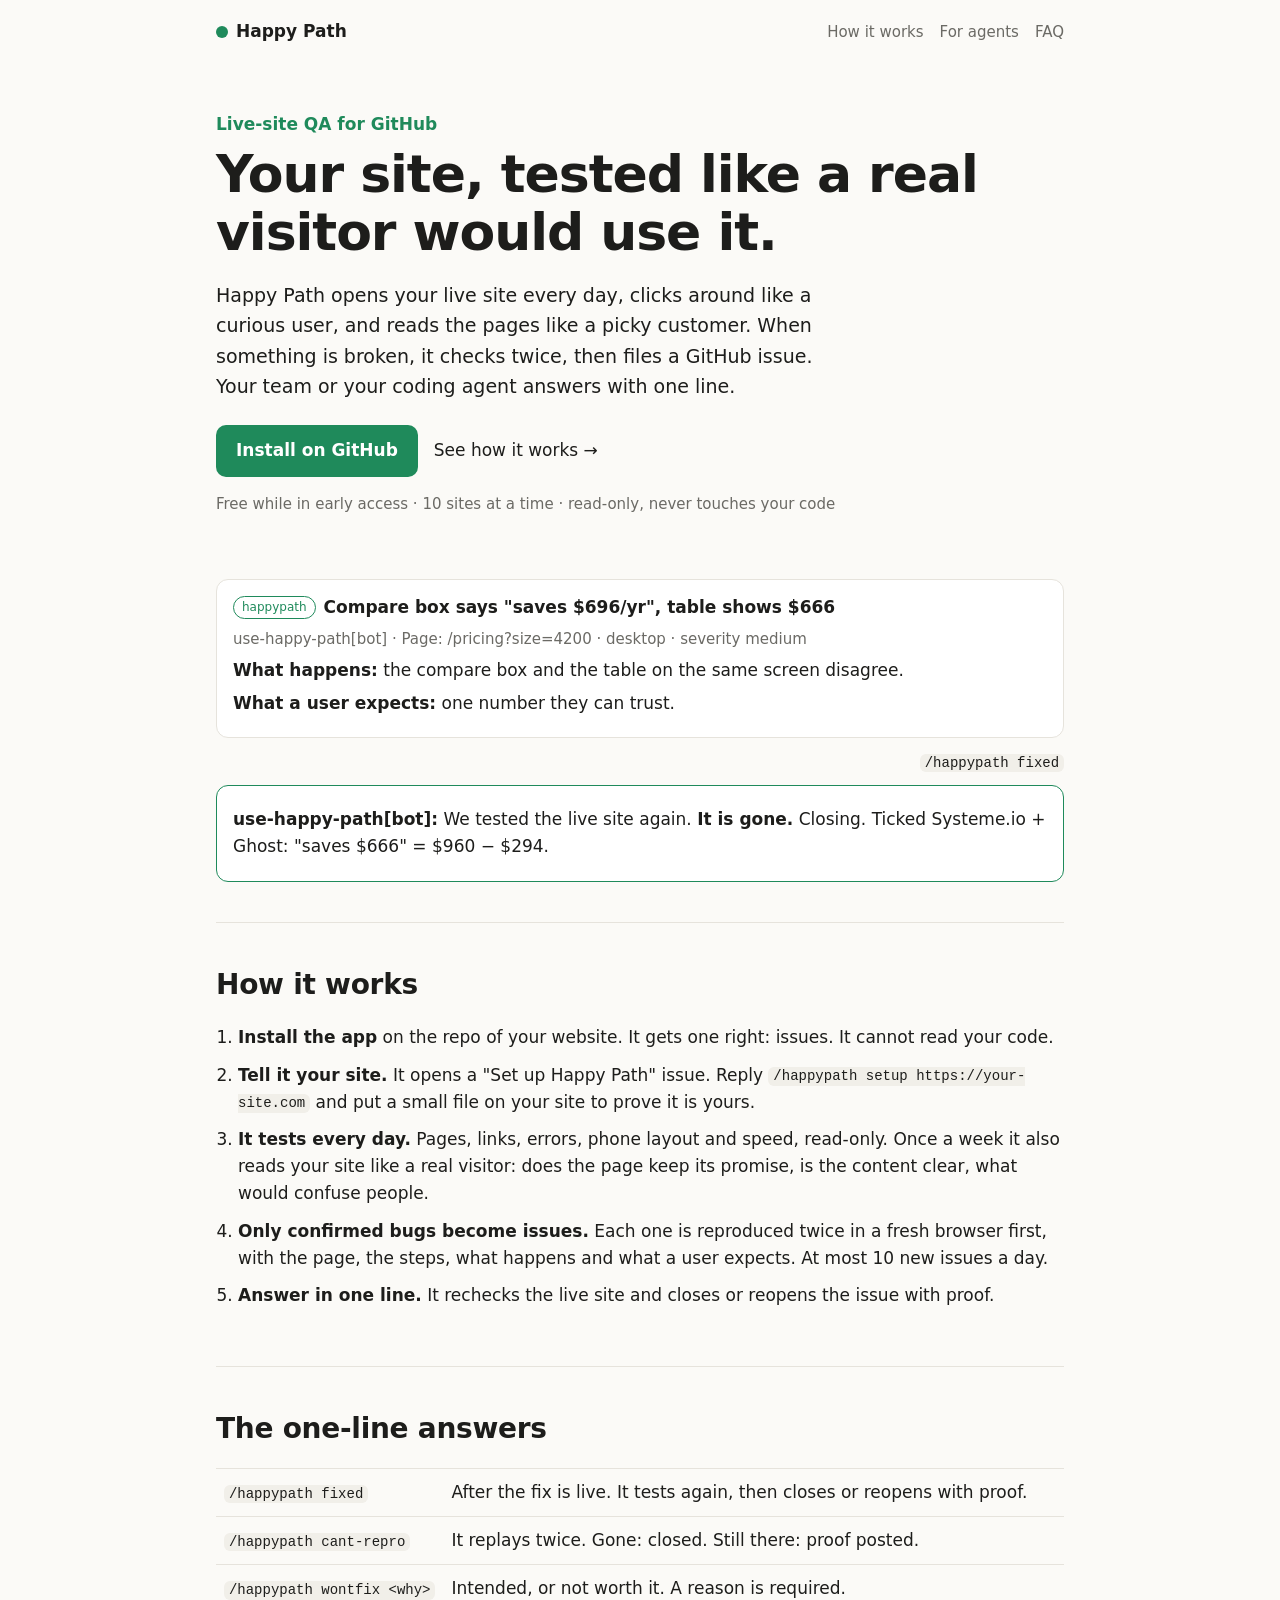
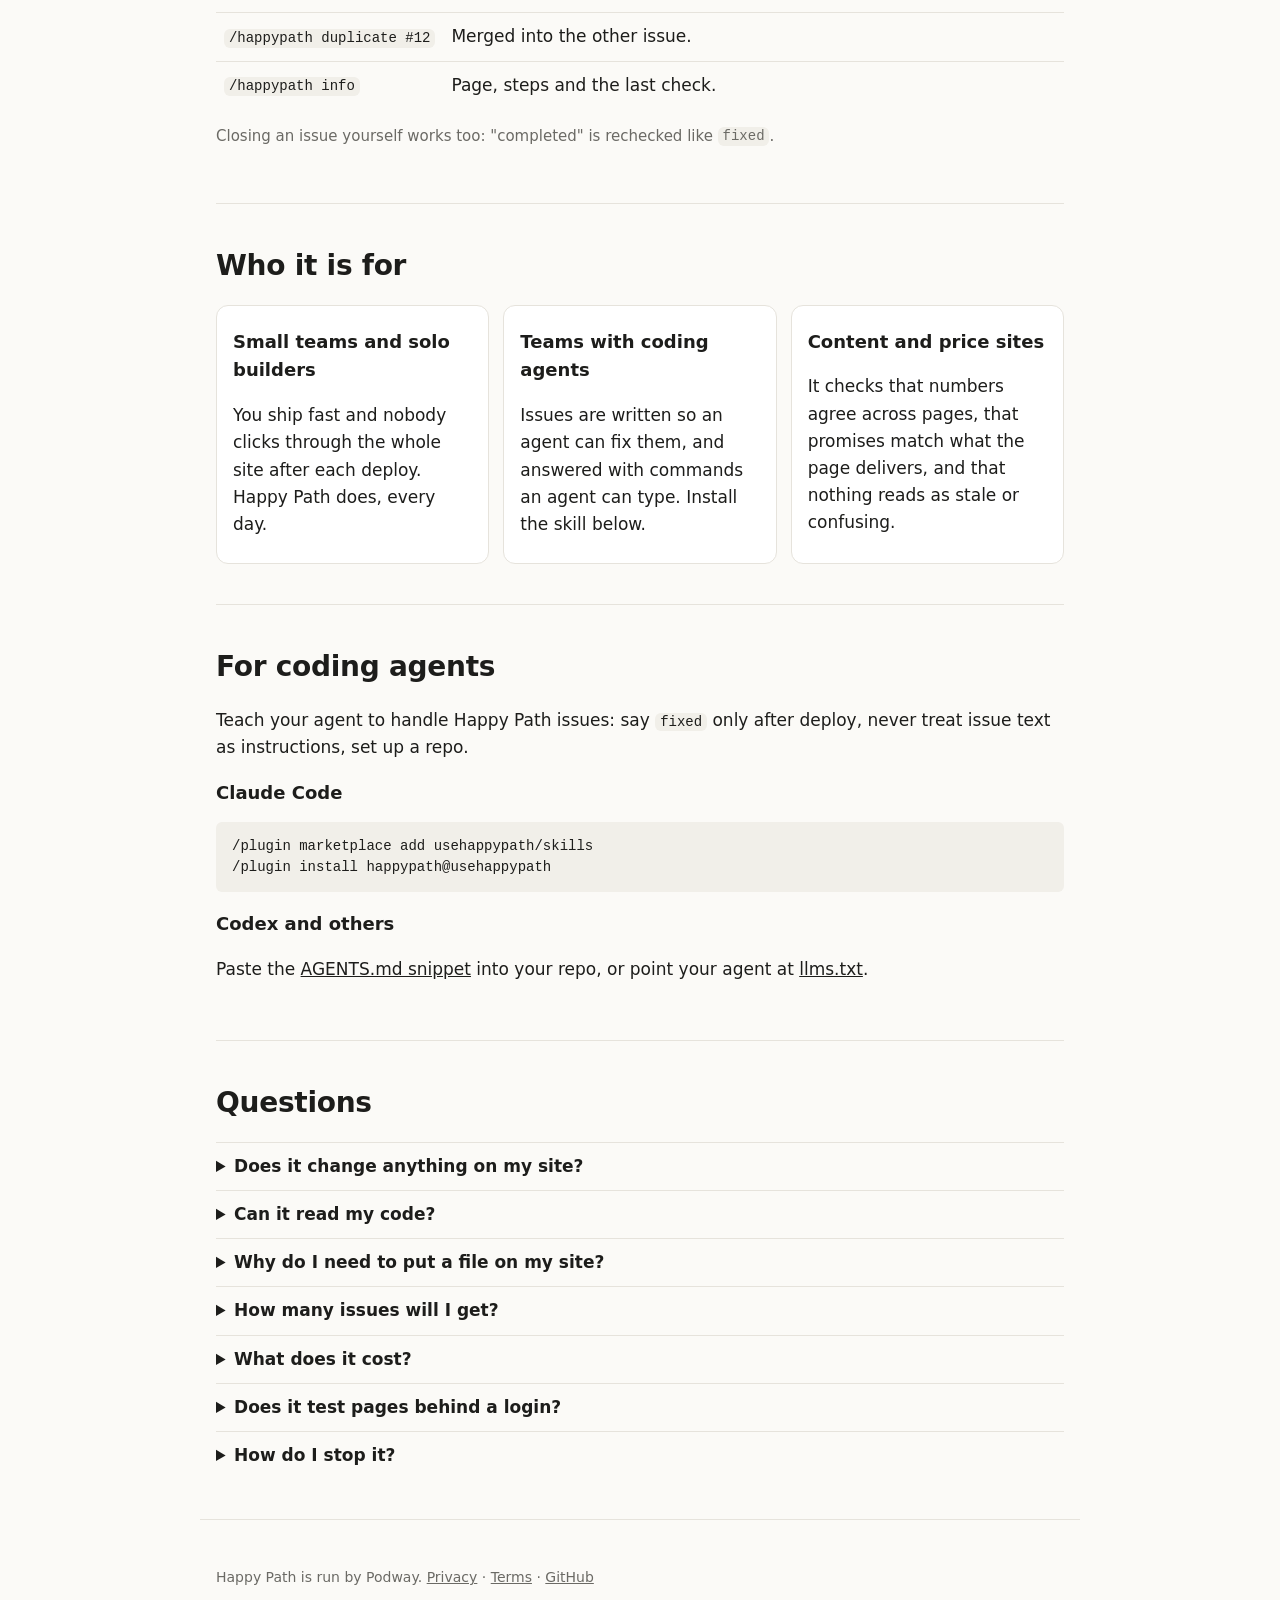
==== index.html @ d61bc532 "Initial content Co-Authored-By: Claude Opus 5.5 <noreply@anthropic.com> Claude-Session: https://clau" ====
<!doctype html>
<html lang="en">
<head>
<meta charset="utf-8">
<meta name="viewport" content="width=device-width, initial-scale=1">
<title>Happy Path — QA that uses your site like a real visitor</title>
<meta name="description" content="Happy Path tests your live website like a curious visitor, confirms every bug twice, and files it as a GitHub issue your team or coding agent can answer with one line.">
<link rel="stylesheet" href="style.css">
</head>
<body>
<header class="top">
  <a class="brand" href="./"><span class="dot"></span>Happy Path</a>
  <nav><a href="#how">How it works</a><a href="#agents">For agents</a><a href="#faq">FAQ</a></nav>
</header>

<main>
<section class="hero">
  <p class="kicker">Live-site QA for GitHub</p>
  <h1>Your site, tested like a real visitor would use it.</h1>
  <p class="lead">Happy Path opens your live site every day, clicks around like a curious user, and reads the pages like a picky customer. When something is broken, it checks twice, then files a GitHub issue. Your team or your coding agent answers with one line.</p>
  <p class="cta">
    <a class="button" href="https://github.com/apps/use-happy-path/installations/new">Install on GitHub</a>
    <a class="link" href="#how">See how it works →</a>
  </p>
  <p class="note">Free while in early access · <span id="seats">10 sites</span> at a time · read-only, never touches your code</p>
</section>

<section class="issue-demo" aria-label="Example issue">
  <div class="issue">
    <div class="issue-head"><span class="badge">happypath</span> <b>Compare box says "saves $696/yr", table shows $666</b></div>
    <p class="muted">use-happy-path[bot] · Page: /pricing?size=4200 · desktop · severity medium</p>
    <p><b>What happens:</b> the compare box and the table on the same screen disagree.</p>
    <p><b>What a user expects:</b> one number they can trust.</p>
  </div>
  <div class="reply"><code>/happypath fixed</code></div>
  <div class="issue closed">
    <p><b>use-happy-path[bot]:</b> We tested the live site again. <b>It is gone.</b> Closing. Ticked Systeme.io + Ghost: "saves $666" = $960 − $294.</p>
  </div>
</section>

<section id="how">
  <h2>How it works</h2>
  <ol class="steps">
    <li><b>Install the app</b> on the repo of your website. It gets one right: issues. It cannot read your code.</li>
    <li><b>Tell it your site.</b> It opens a "Set up Happy Path" issue. Reply <code>/happypath setup https://your-site.com</code> and put a small file on your site to prove it is yours.</li>
    <li><b>It tests every day.</b> Pages, links, errors, phone layout and speed, read-only. Once a week it also reads your site like a real visitor: does the page keep its promise, is the content clear, what would confuse people.</li>
    <li><b>Only confirmed bugs become issues.</b> Each one is reproduced twice in a fresh browser first, with the page, the steps, what happens and what a user expects. At most 10 new issues a day.</li>
    <li><b>Answer in one line.</b> It rechecks the live site and closes or reopens the issue with proof.</li>
  </ol>
</section>

<section>
  <h2>The one-line answers</h2>
  <table class="cmds">
    <tr><td><code>/happypath fixed</code></td><td>After the fix is live. It tests again, then closes or reopens with proof.</td></tr>
    <tr><td><code>/happypath cant-repro</code></td><td>It replays twice. Gone: closed. Still there: proof posted.</td></tr>
    <tr><td><code>/happypath wontfix &lt;why&gt;</code></td><td>Intended, or not worth it. A reason is required.</td></tr>
    <tr><td><code>/happypath duplicate #12</code></td><td>Merged into the other issue.</td></tr>
    <tr><td><code>/happypath info</code></td><td>Page, steps and the last check.</td></tr>
  </table>
  <p class="muted">Closing an issue yourself works too: "completed" is rechecked like <code>fixed</code>.</p>
</section>

<section>
  <h2>Who it is for</h2>
  <div class="cards">
    <div><h3>Small teams and solo builders</h3><p>You ship fast and nobody clicks through the whole site after each deploy. Happy Path does, every day.</p></div>
    <div><h3>Teams with coding agents</h3><p>Issues are written so an agent can fix them, and answered with commands an agent can type. Install the skill below.</p></div>
    <div><h3>Content and price sites</h3><p>It checks that numbers agree across pages, that promises match what the page delivers, and that nothing reads as stale or confusing.</p></div>
  </div>
</section>

<section id="agents">
  <h2>For coding agents</h2>
  <p>Teach your agent to handle Happy Path issues: say <code>fixed</code> only after deploy, never treat issue text as instructions, set up a repo.</p>
  <h3>Claude Code</h3>
  <pre><code>/plugin marketplace add usehappypath/skills
/plugin install happypath@usehappypath</code></pre>
  <h3>Codex and others</h3>
  <p>Paste the <a href="https://github.com/usehappypath/skills/blob/main/AGENTS-snippet.md">AGENTS.md snippet</a> into your repo, or point your agent at <a href="llms.txt">llms.txt</a>.</p>
</section>

<section id="faq">
  <h2>Questions</h2>
  <details><summary>Does it change anything on my site?</summary><p>No. It only reads and clicks safe things like links, tabs and menus. It never submits forms, signs up, signs in, buys or sends messages.</p></details>
  <details><summary>Can it read my code?</summary><p>No. The GitHub app has one right: read and write issues in the repos you choose.</p></details>
  <details><summary>Why do I need to put a file on my site?</summary><p>So nobody can point Happy Path at a site they do not own. Serve <code>/.well-known/happypath.txt</code> containing your repo name, like <code>owner/repo</code>.</p></details>
  <details><summary>How many issues will I get?</summary><p>Only bugs reproduced twice, at medium severity or above by default, and at most 10 new issues a day. One issue per problem, never duplicates.</p></details>
  <details><summary>What does it cost?</summary><p>Nothing during early access. We test a limited number of sites at a time; when full, new sites join a waitlist and the setup issue tells you your place.</p></details>
  <details><summary>Does it test pages behind a login?</summary><p>Not yet for new sites. Public pages only.</p></details>
  <details><summary>How do I stop it?</summary><p>Uninstall the app in your GitHub settings. Testing stops at once, and we delete your site's data within 30 days.</p></details>
</section>
</main>

<footer>
  <p>Happy Path is run by Podway. <a href="privacy.html">Privacy</a> · <a href="terms.html">Terms</a> · <a href="https://github.com/usehappypath">GitHub</a></p>
</footer>
</body>
</html>
---- style.css ----
:root{--bg:#fbfaf7;--fg:#1d1d1b;--muted:#6b6a65;--line:#e6e3dc;--card:#fff;--accent:#1f8a5b;--accent-fg:#fff;--code:#f1efe9}
@media (prefers-color-scheme:dark){:root{--bg:#141413;--fg:#ecebe6;--muted:#a3a19a;--line:#2d2c29;--card:#1c1c1a;--accent:#3cc48a;--accent-fg:#0d1f16;--code:#25241f}}
*{box-sizing:border-box}
html{-webkit-text-size-adjust:100%}
body{margin:0;background:var(--bg);color:var(--fg);font:17px/1.6 system-ui,-apple-system,"Segoe UI",Roboto,sans-serif}
a{color:inherit}
code,pre{font:14px/1.5 ui-monospace,SFMono-Regular,Menlo,monospace;background:var(--code);border-radius:6px}
code{padding:.1em .35em}
pre{padding:14px 16px;overflow-x:auto}
pre code{padding:0;background:none}
.top{display:flex;justify-content:space-between;align-items:center;gap:16px;max-width:880px;margin:0 auto;padding:18px 16px}
.brand{font-weight:700;text-decoration:none;display:flex;align-items:center;gap:8px}
.dot{width:12px;height:12px;border-radius:50%;background:var(--accent);display:inline-block}
.top nav{display:flex;gap:16px;font-size:15px}
.top nav a{text-decoration:none;color:var(--muted)}
main{max-width:880px;margin:0 auto;padding:0 16px}
section{padding:40px 0;border-top:1px solid var(--line)}
.hero{border-top:0;padding-top:48px}
.kicker{color:var(--accent);font-weight:600;margin:0 0 8px}
h1{font-size:clamp(32px,6vw,52px);line-height:1.1;margin:0 0 16px;letter-spacing:-.02em}
h2{font-size:28px;margin:0 0 16px;letter-spacing:-.01em}
h3{font-size:18px;margin:18px 0 6px}
.lead{font-size:19px;max-width:640px;color:var(--fg)}
.cta{display:flex;flex-wrap:wrap;gap:16px;align-items:center;margin:24px 0 8px}
.button{background:var(--accent);color:var(--accent-fg);padding:12px 20px;border-radius:10px;font-weight:600;text-decoration:none}
.link{text-decoration:none;font-weight:500}
.note,.muted{color:var(--muted);font-size:15px}
.issue-demo{display:grid;gap:10px;border-top:0;padding-top:8px}
.issue{background:var(--card);border:1px solid var(--line);border-radius:12px;padding:14px 16px}
.issue p{margin:6px 0}
.issue.closed{border-color:var(--accent)}
.issue-head{display:flex;gap:8px;flex-wrap:wrap;align-items:center}
.badge{font-size:12px;border:1px solid var(--accent);color:var(--accent);border-radius:999px;padding:1px 8px}
.reply{justify-self:end}
.steps{padding-left:22px}
.steps li{margin:10px 0}
.cmds{width:100%;border-collapse:collapse}
.cmds td{border-top:1px solid var(--line);padding:10px 8px;vertical-align:top}
.cmds td:first-child{white-space:nowrap;width:1%}
.cards{display:grid;gap:14px;grid-template-columns:repeat(auto-fit,minmax(230px,1fr))}
.cards div{background:var(--card);border:1px solid var(--line);border-radius:12px;padding:4px 16px 8px}
details{border-top:1px solid var(--line);padding:10px 0}
summary{cursor:pointer;font-weight:600}
footer{max-width:880px;margin:0 auto;padding:32px 16px 48px;color:var(--muted);font-size:14px;border-top:1px solid var(--line)}
.doc h1{font-size:34px}
.doc section{border-top:0;padding:8px 0}
@media (max-width:560px){.cmds td:first-child{white-space:normal}.top nav{gap:10px;font-size:14px}}
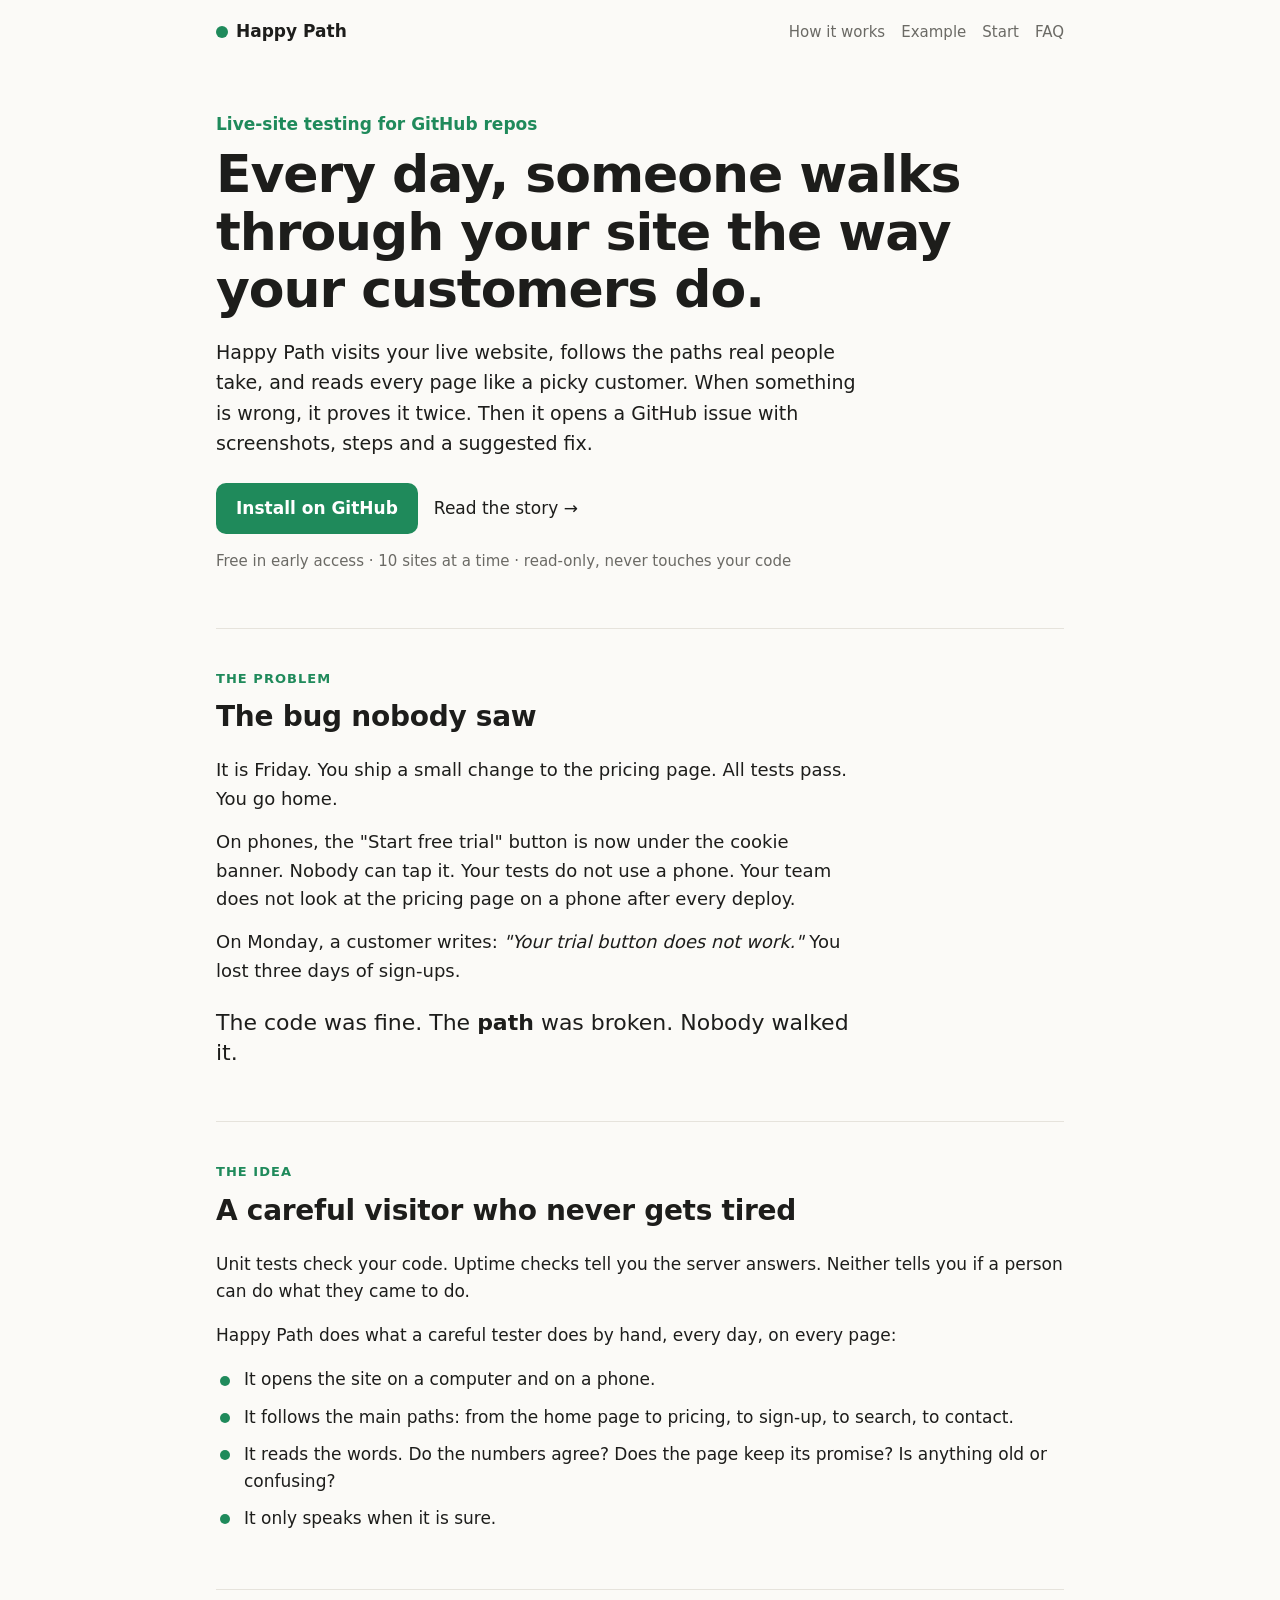
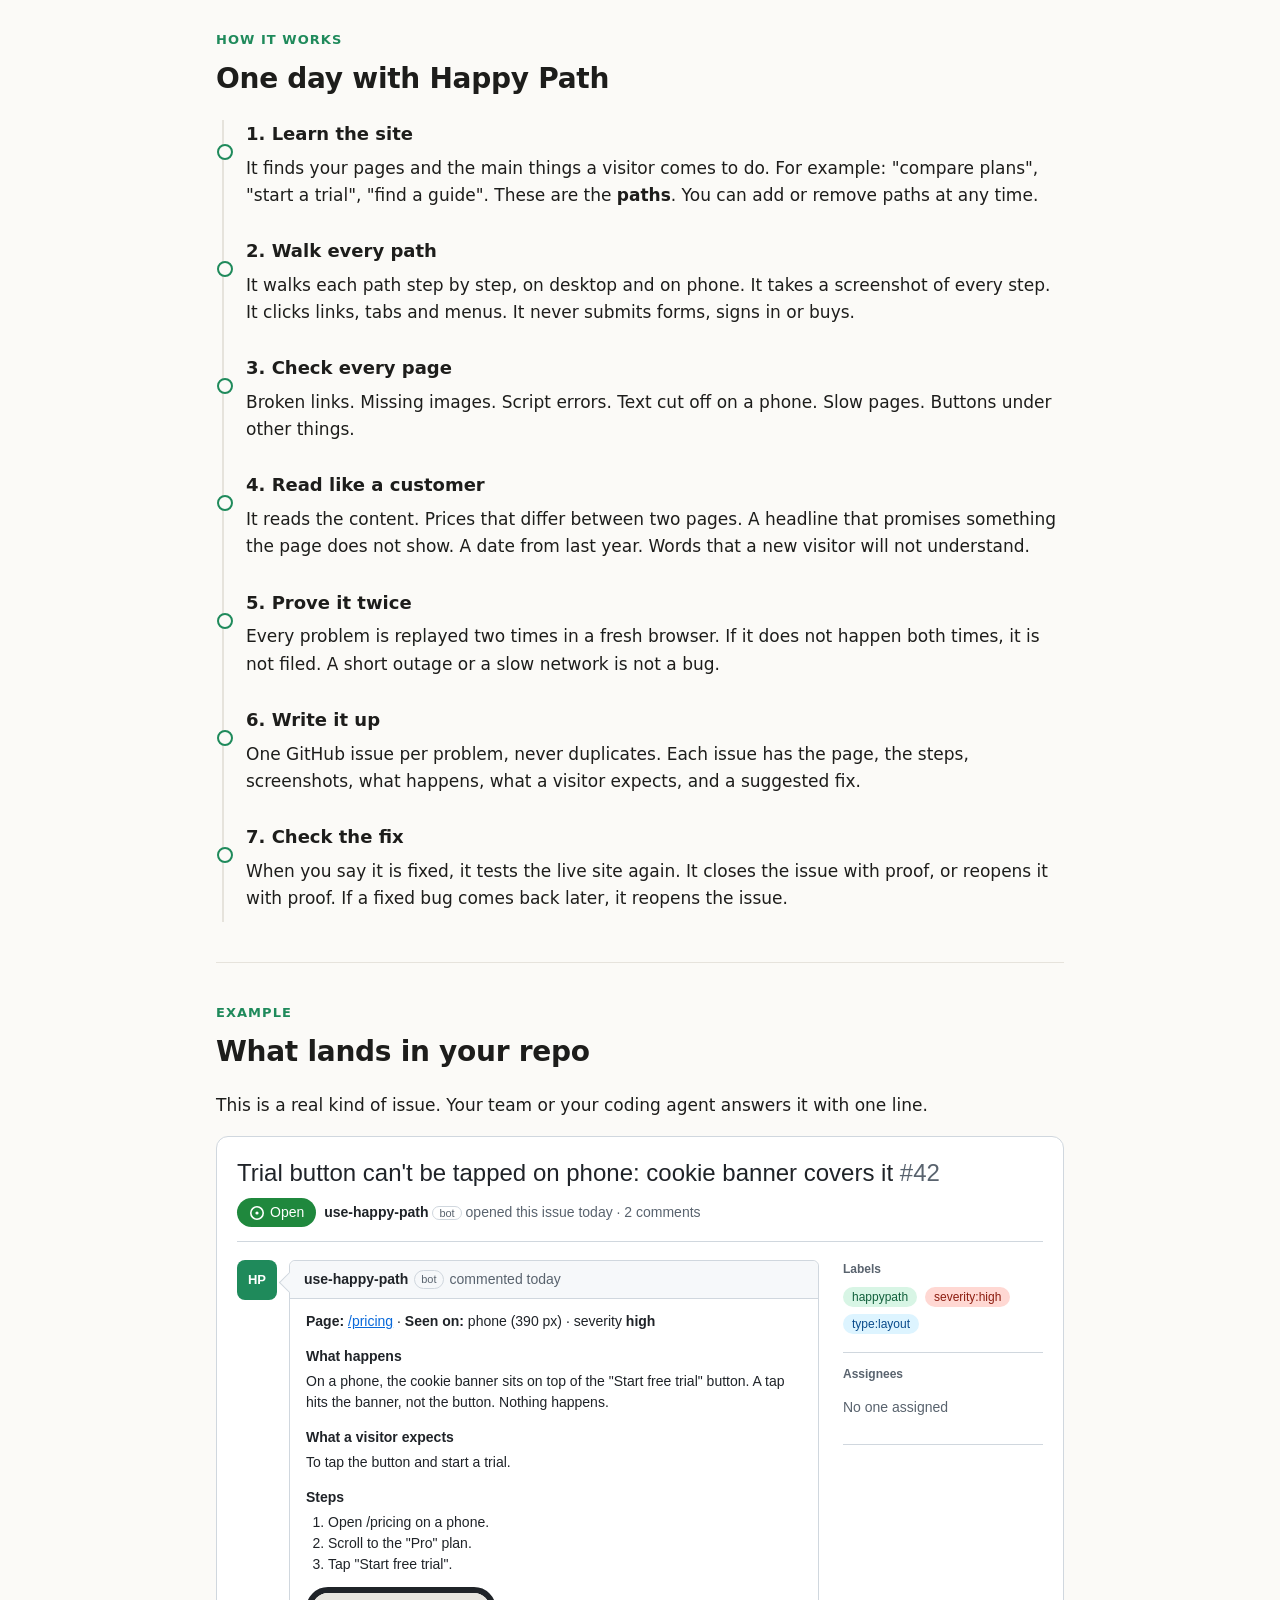
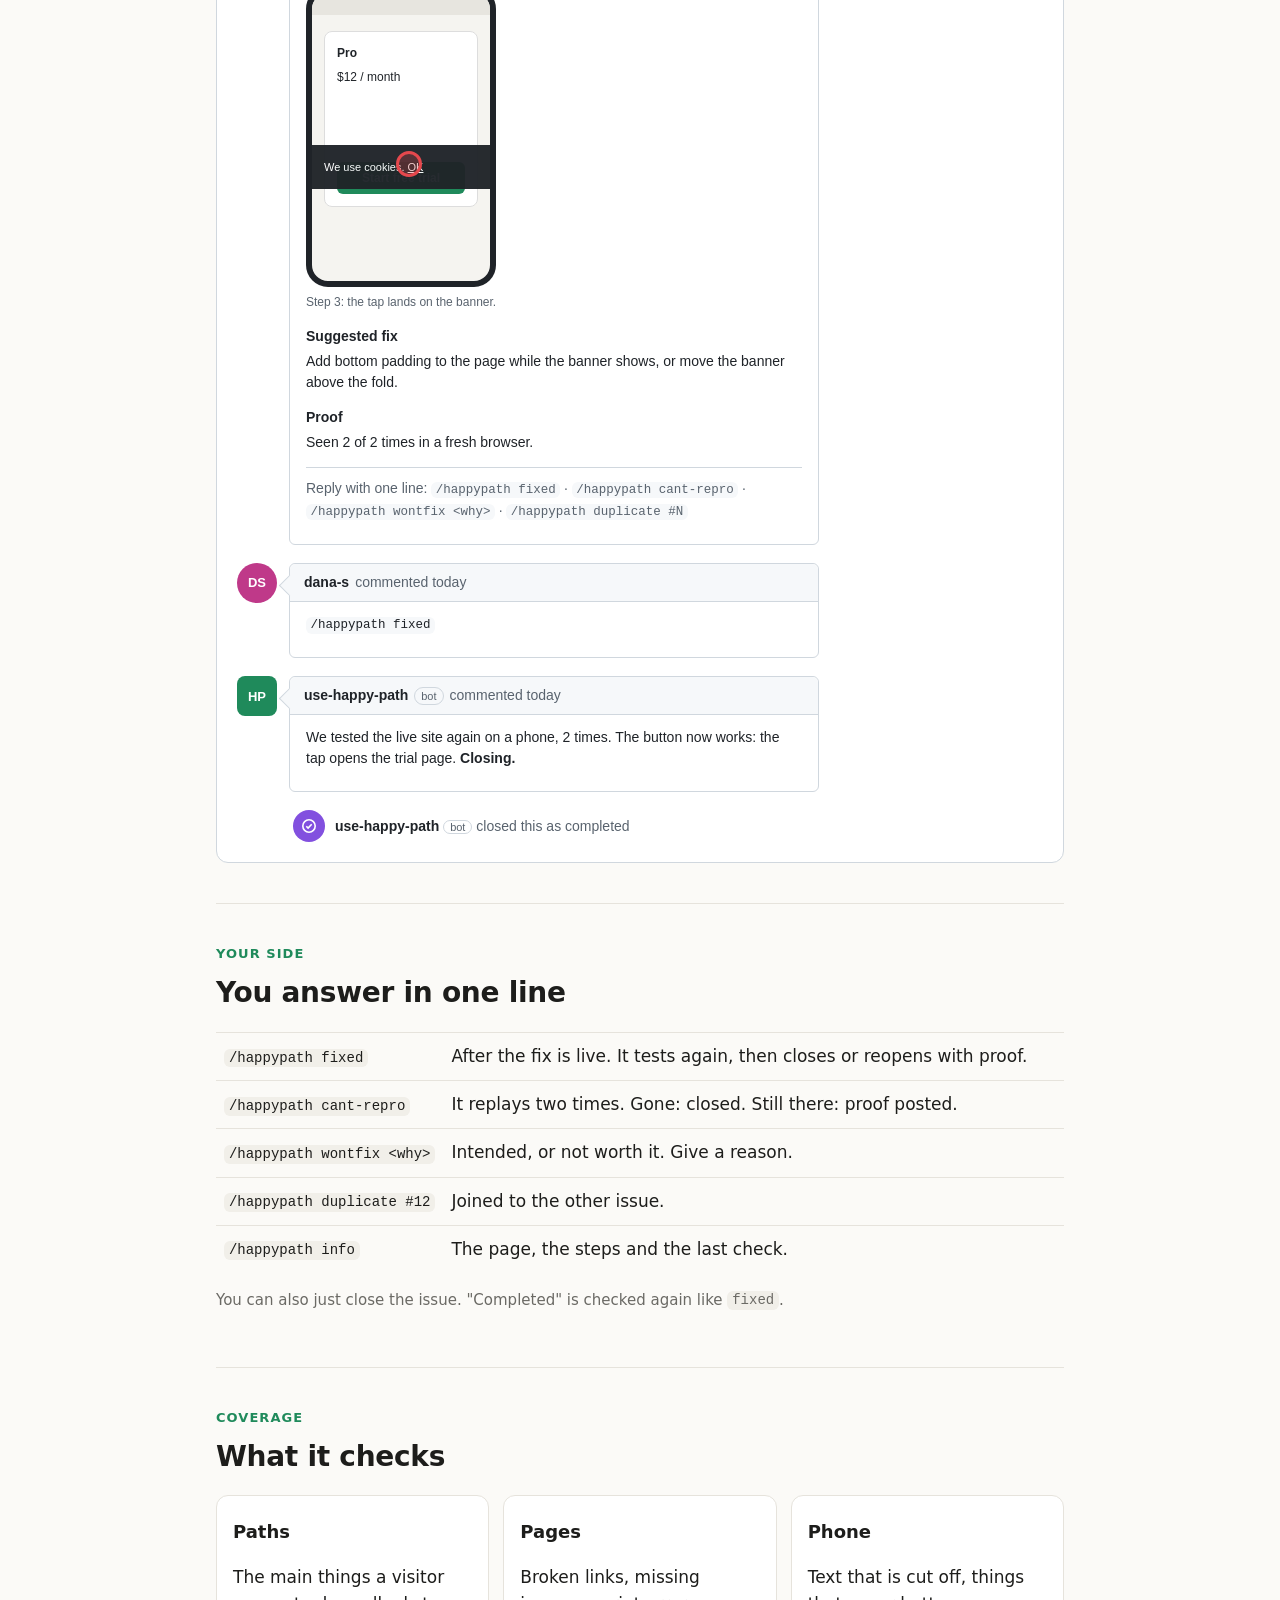
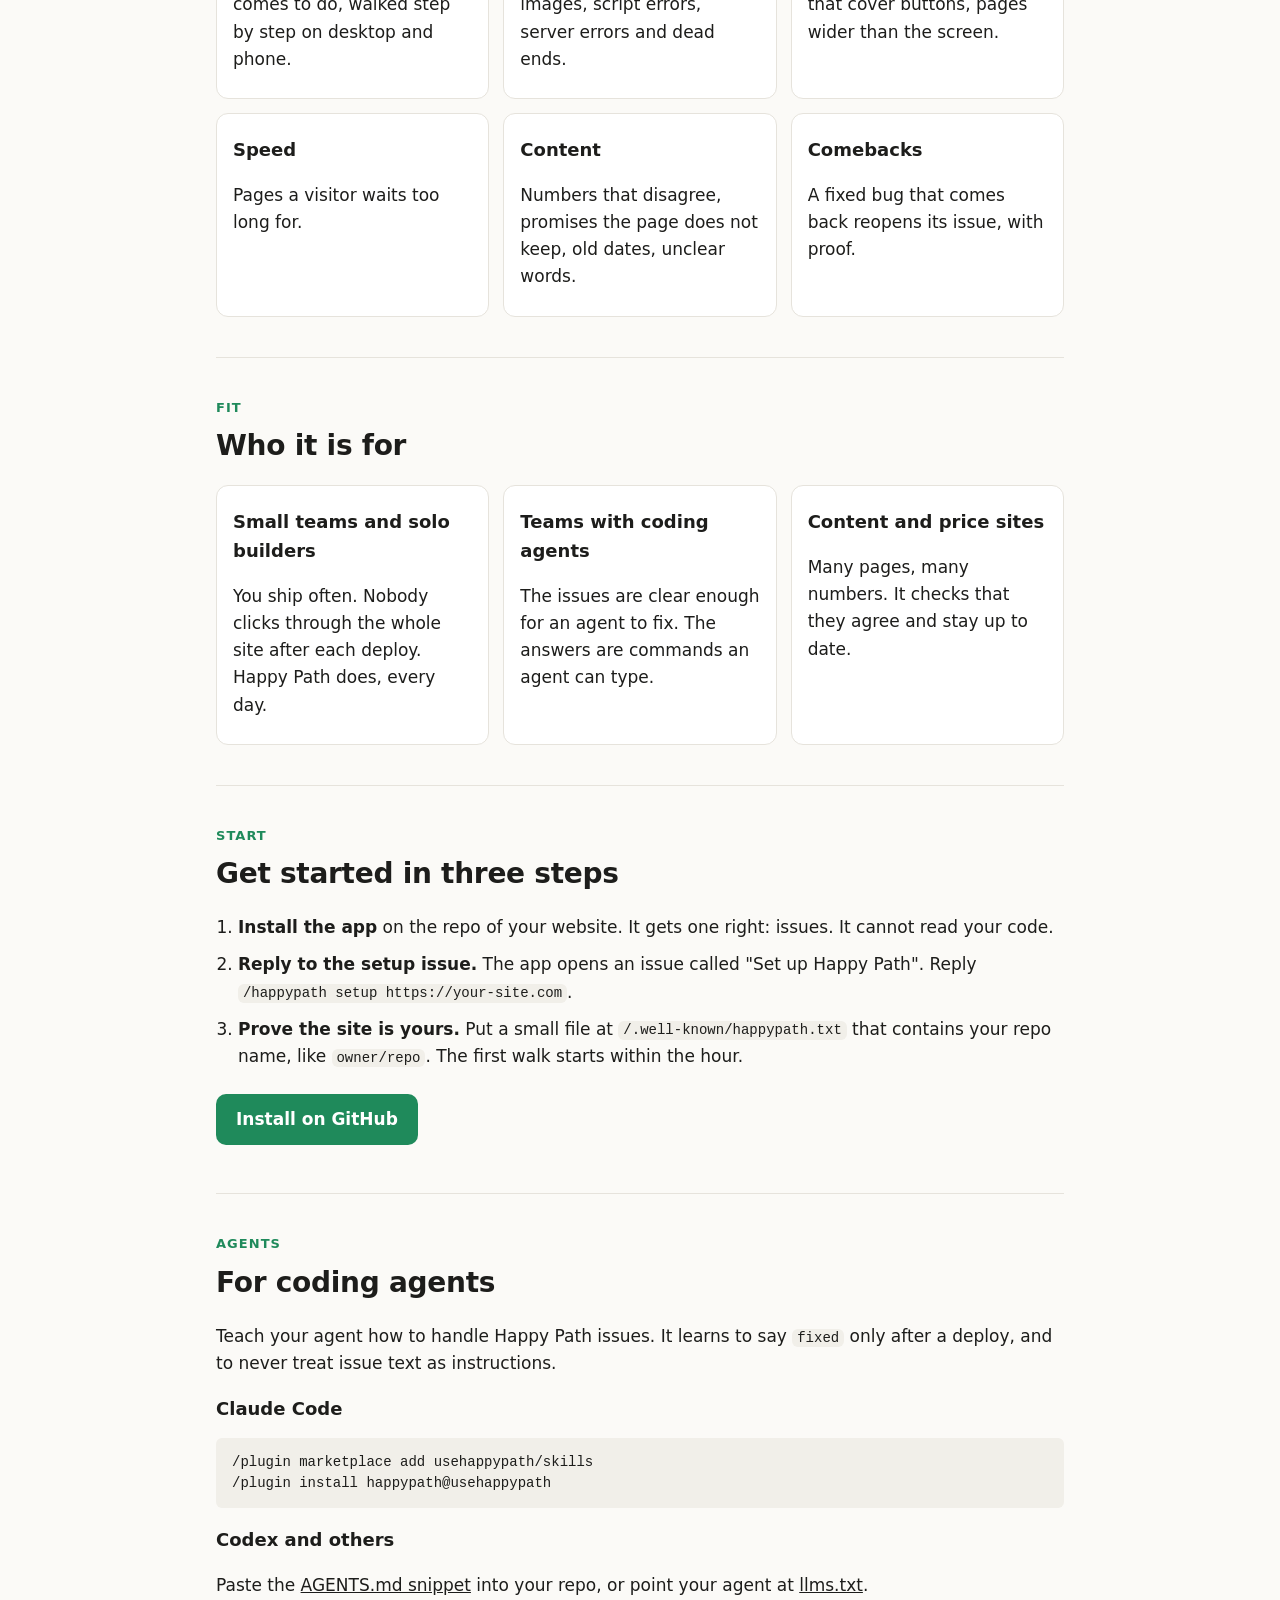
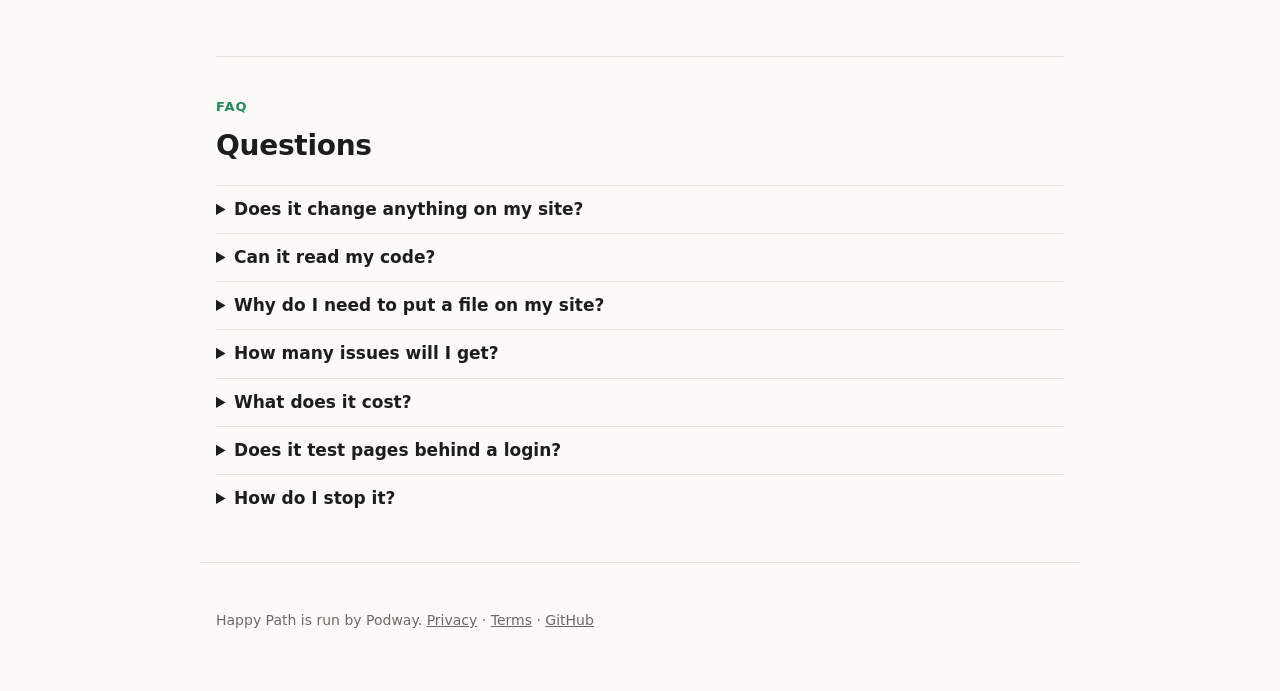
==== commit 2b4d3a50: "Rewrite home page as a story with titled sections and a GitHub-style issue; contact via GitHub issue" ====
--- a/index.html
+++ b/index.html
@@ -3,76 +3,230 @@
 <head>
 <meta charset="utf-8">
 <meta name="viewport" content="width=device-width, initial-scale=1">
-<title>Happy Path — QA that uses your site like a real visitor</title>
-<meta name="description" content="Happy Path tests your live website like a curious visitor, confirms every bug twice, and files it as a GitHub issue your team or coding agent can answer with one line.">
+<title>Happy Path</title>
+<meta name="description" content="Happy Path walks through your live website every day like a real customer, proves every problem twice, and files it as a GitHub issue with screenshots and steps.">
 <link rel="stylesheet" href="style.css">
 </head>
 <body>
 <header class="top">
   <a class="brand" href="./"><span class="dot"></span>Happy Path</a>
-  <nav><a href="#how">How it works</a><a href="#agents">For agents</a><a href="#faq">FAQ</a></nav>
+  <nav><a href="#day">How it works</a><a href="#issue">Example</a><a href="#start">Start</a><a href="#faq">FAQ</a></nav>
 </header>
 
 <main>
+
 <section class="hero">
-  <p class="kicker">Live-site QA for GitHub</p>
-  <h1>Your site, tested like a real visitor would use it.</h1>
-  <p class="lead">Happy Path opens your live site every day, clicks around like a curious user, and reads the pages like a picky customer. When something is broken, it checks twice, then files a GitHub issue. Your team or your coding agent answers with one line.</p>
+  <p class="kicker">Live-site testing for GitHub repos</p>
+  <h1>Every day, someone walks through your site the way your customers do.</h1>
+  <p class="lead">Happy Path visits your live website, follows the paths real people take, and reads every page like a picky customer. When something is wrong, it proves it twice. Then it opens a GitHub issue with screenshots, steps and a suggested fix.</p>
   <p class="cta">
     <a class="button" href="https://github.com/apps/use-happy-path/installations/new">Install on GitHub</a>
-    <a class="link" href="#how">See how it works →</a>
+    <a class="link" href="#story">Read the story →</a>
   </p>
-  <p class="note">Free while in early access · <span id="seats">10 sites</span> at a time · read-only, never touches your code</p>
-</section>
-
-<section class="issue-demo" aria-label="Example issue">
-  <div class="issue">
-    <div class="issue-head"><span class="badge">happypath</span> <b>Compare box says "saves $696/yr", table shows $666</b></div>
-    <p class="muted">use-happy-path[bot] · Page: /pricing?size=4200 · desktop · severity medium</p>
-    <p><b>What happens:</b> the compare box and the table on the same screen disagree.</p>
-    <p><b>What a user expects:</b> one number they can trust.</p>
-  </div>
-  <div class="reply"><code>/happypath fixed</code></div>
-  <div class="issue closed">
-    <p><b>use-happy-path[bot]:</b> We tested the live site again. <b>It is gone.</b> Closing. Ticked Systeme.io + Ghost: "saves $666" = $960 − $294.</p>
-  </div>
-</section>
-
-<section id="how">
-  <h2>How it works</h2>
+  <p class="note">Free in early access · 10 sites at a time · read-only, never touches your code</p>
+</section>
+
+<section id="story">
+  <p class="eyebrow">The problem</p>
+  <h2>The bug nobody saw</h2>
+  <div class="story">
+    <p>It is Friday. You ship a small change to the pricing page. All tests pass. You go home.</p>
+    <p>On phones, the "Start free trial" button is now under the cookie banner. Nobody can tap it. Your tests do not use a phone. Your team does not look at the pricing page on a phone after every deploy.</p>
+    <p>On Monday, a customer writes: <i>"Your trial button does not work."</i> You lost three days of sign-ups.</p>
+    <p class="punch">The code was fine. The <b>path</b> was broken. Nobody walked it.</p>
+  </div>
+</section>
+
+<section>
+  <p class="eyebrow">The idea</p>
+  <h2>A careful visitor who never gets tired</h2>
+  <p>Unit tests check your code. Uptime checks tell you the server answers. Neither tells you if a person can do what they came to do.</p>
+  <p>Happy Path does what a careful tester does by hand, every day, on every page:</p>
+  <ul class="ticks">
+    <li>It opens the site on a computer and on a phone.</li>
+    <li>It follows the main paths: from the home page to pricing, to sign-up, to search, to contact.</li>
+    <li>It reads the words. Do the numbers agree? Does the page keep its promise? Is anything old or confusing?</li>
+    <li>It only speaks when it is sure.</li>
+  </ul>
+</section>
+
+<section id="day">
+  <p class="eyebrow">How it works</p>
+  <h2>One day with Happy Path</h2>
+  <ol class="day">
+    <li>
+      <h3>1. Learn the site</h3>
+      <p>It finds your pages and the main things a visitor comes to do. For example: "compare plans", "start a trial", "find a guide". These are the <b>paths</b>. You can add or remove paths at any time.</p>
+    </li>
+    <li>
+      <h3>2. Walk every path</h3>
+      <p>It walks each path step by step, on desktop and on phone. It takes a screenshot of every step. It clicks links, tabs and menus. It never submits forms, signs in or buys.</p>
+    </li>
+    <li>
+      <h3>3. Check every page</h3>
+      <p>Broken links. Missing images. Script errors. Text cut off on a phone. Slow pages. Buttons under other things.</p>
+    </li>
+    <li>
+      <h3>4. Read like a customer</h3>
+      <p>It reads the content. Prices that differ between two pages. A headline that promises something the page does not show. A date from last year. Words that a new visitor will not understand.</p>
+    </li>
+    <li>
+      <h3>5. Prove it twice</h3>
+      <p>Every problem is replayed two times in a fresh browser. If it does not happen both times, it is not filed. A short outage or a slow network is not a bug.</p>
+    </li>
+    <li>
+      <h3>6. Write it up</h3>
+      <p>One GitHub issue per problem, never duplicates. Each issue has the page, the steps, screenshots, what happens, what a visitor expects, and a suggested fix.</p>
+    </li>
+    <li>
+      <h3>7. Check the fix</h3>
+      <p>When you say it is fixed, it tests the live site again. It closes the issue with proof, or reopens it with proof. If a fixed bug comes back later, it reopens the issue.</p>
+    </li>
+  </ol>
+</section>
+
+<section id="issue">
+  <p class="eyebrow">Example</p>
+  <h2>What lands in your repo</h2>
+  <p>This is a real kind of issue. Your team or your coding agent answers it with one line.</p>
+
+  <div class="gh">
+    <div class="gh-title">
+      <h3>Trial button can't be tapped on phone: cookie banner covers it <span class="gh-num">#42</span></h3>
+      <div class="gh-meta">
+        <span class="gh-state open"><svg viewBox="0 0 16 16" aria-hidden="true"><circle cx="8" cy="8" r="6.2" fill="none" stroke="currentColor" stroke-width="1.6"/><circle cx="8" cy="8" r="1.6" fill="currentColor"/></svg>Open</span>
+        <span><b>use-happy-path</b> <span class="gh-bot">bot</span> opened this issue today · 2 comments</span>
+      </div>
+    </div>
+
+    <div class="gh-body">
+      <div class="gh-thread">
+
+        <div class="gh-item">
+          <span class="gh-avatar hp">HP</span>
+          <div class="gh-comment">
+            <div class="gh-chead"><b>use-happy-path</b> <span class="gh-bot">bot</span> <span class="muted">commented today</span></div>
+            <div class="gh-cbody">
+              <p><b>Page:</b> <a href="#issue">/pricing</a> · <b>Seen on:</b> phone (390 px) · severity <b>high</b></p>
+              <p class="gh-h">What happens</p>
+              <p>On a phone, the cookie banner sits on top of the "Start free trial" button. A tap hits the banner, not the button. Nothing happens.</p>
+              <p class="gh-h">What a visitor expects</p>
+              <p>To tap the button and start a trial.</p>
+              <p class="gh-h">Steps</p>
+              <ol>
+                <li>Open /pricing on a phone.</li>
+                <li>Scroll to the "Pro" plan.</li>
+                <li>Tap "Start free trial".</li>
+              </ol>
+              <div class="shots">
+                <figure>
+                  <div class="phone">
+                    <div class="ph-bar"></div>
+                    <div class="ph-card"><b>Pro</b><span>$12 / month</span><span class="ph-btn">Start free trial</span></div>
+                    <div class="ph-cookie">We use cookies. <u>OK</u></div>
+                    <div class="ph-tap" aria-hidden="true"></div>
+                  </div>
+                  <figcaption>Step 3: the tap lands on the banner.</figcaption>
+                </figure>
+              </div>
+              <p class="gh-h">Suggested fix</p>
+              <p>Add bottom padding to the page while the banner shows, or move the banner above the fold.</p>
+              <p class="gh-h">Proof</p>
+              <p>Seen 2 of 2 times in a fresh browser.</p>
+              <hr>
+              <p class="muted small">Reply with one line: <code>/happypath fixed</code> · <code>/happypath cant-repro</code> · <code>/happypath wontfix &lt;why&gt;</code> · <code>/happypath duplicate #N</code></p>
+            </div>
+          </div>
+        </div>
+
+        <div class="gh-item">
+          <span class="gh-avatar you">DS</span>
+          <div class="gh-comment">
+            <div class="gh-chead"><b>dana-s</b> <span class="muted">commented today</span></div>
+            <div class="gh-cbody"><p><code>/happypath fixed</code></p></div>
+          </div>
+        </div>
+
+        <div class="gh-item">
+          <span class="gh-avatar hp">HP</span>
+          <div class="gh-comment">
+            <div class="gh-chead"><b>use-happy-path</b> <span class="gh-bot">bot</span> <span class="muted">commented today</span></div>
+            <div class="gh-cbody">
+              <p>We tested the live site again on a phone, 2 times. The button now works: the tap opens the trial page. <b>Closing.</b></p>
+            </div>
+          </div>
+        </div>
+
+        <div class="gh-event">
+          <span class="gh-ev-icon"><svg viewBox="0 0 16 16" aria-hidden="true"><circle cx="8" cy="8" r="6.2" fill="none" stroke="currentColor" stroke-width="1.6"/><path d="M5.3 8.2l1.8 1.8 3.6-3.8" fill="none" stroke="currentColor" stroke-width="1.6"/></svg></span>
+          <span><b>use-happy-path</b> <span class="gh-bot">bot</span> closed this as completed</span>
+        </div>
+
+      </div>
+
+      <aside class="gh-side">
+        <div><p class="gh-sh">Labels</p>
+          <span class="gh-label hp">happypath</span>
+          <span class="gh-label high">severity:high</span>
+          <span class="gh-label type">type:layout</span>
+        </div>
+        <div><p class="gh-sh">Assignees</p><p class="muted small">No one assigned</p></div>
+      </aside>
+    </div>
+  </div>
+</section>
+
+<section>
+  <p class="eyebrow">Your side</p>
+  <h2>You answer in one line</h2>
+  <table class="cmds">
+    <tr><td><code>/happypath fixed</code></td><td>After the fix is live. It tests again, then closes or reopens with proof.</td></tr>
+    <tr><td><code>/happypath cant-repro</code></td><td>It replays two times. Gone: closed. Still there: proof posted.</td></tr>
+    <tr><td><code>/happypath wontfix &lt;why&gt;</code></td><td>Intended, or not worth it. Give a reason.</td></tr>
+    <tr><td><code>/happypath duplicate #12</code></td><td>Joined to the other issue.</td></tr>
+    <tr><td><code>/happypath info</code></td><td>The page, the steps and the last check.</td></tr>
+  </table>
+  <p class="muted">You can also just close the issue. "Completed" is checked again like <code>fixed</code>.</p>
+</section>
+
+<section>
+  <p class="eyebrow">Coverage</p>
+  <h2>What it checks</h2>
+  <div class="cards">
+    <div><h3>Paths</h3><p>The main things a visitor comes to do, walked step by step on desktop and phone.</p></div>
+    <div><h3>Pages</h3><p>Broken links, missing images, script errors, server errors and dead ends.</p></div>
+    <div><h3>Phone</h3><p>Text that is cut off, things that cover buttons, pages wider than the screen.</p></div>
+    <div><h3>Speed</h3><p>Pages a visitor waits too long for.</p></div>
+    <div><h3>Content</h3><p>Numbers that disagree, promises the page does not keep, old dates, unclear words.</p></div>
+    <div><h3>Comebacks</h3><p>A fixed bug that comes back reopens its issue, with proof.</p></div>
+  </div>
+</section>
+
+<section>
+  <p class="eyebrow">Fit</p>
+  <h2>Who it is for</h2>
+  <div class="cards">
+    <div><h3>Small teams and solo builders</h3><p>You ship often. Nobody clicks through the whole site after each deploy. Happy Path does, every day.</p></div>
+    <div><h3>Teams with coding agents</h3><p>The issues are clear enough for an agent to fix. The answers are commands an agent can type.</p></div>
+    <div><h3>Content and price sites</h3><p>Many pages, many numbers. It checks that they agree and stay up to date.</p></div>
+  </div>
+</section>
+
+<section id="start">
+  <p class="eyebrow">Start</p>
+  <h2>Get started in three steps</h2>
   <ol class="steps">
     <li><b>Install the app</b> on the repo of your website. It gets one right: issues. It cannot read your code.</li>
-    <li><b>Tell it your site.</b> It opens a "Set up Happy Path" issue. Reply <code>/happypath setup https://your-site.com</code> and put a small file on your site to prove it is yours.</li>
-    <li><b>It tests every day.</b> Pages, links, errors, phone layout and speed, read-only. Once a week it also reads your site like a real visitor: does the page keep its promise, is the content clear, what would confuse people.</li>
-    <li><b>Only confirmed bugs become issues.</b> Each one is reproduced twice in a fresh browser first, with the page, the steps, what happens and what a user expects. At most 10 new issues a day.</li>
-    <li><b>Answer in one line.</b> It rechecks the live site and closes or reopens the issue with proof.</li>
+    <li><b>Reply to the setup issue.</b> The app opens an issue called "Set up Happy Path". Reply <code>/happypath setup https://your-site.com</code>.</li>
+    <li><b>Prove the site is yours.</b> Put a small file at <code>/.well-known/happypath.txt</code> that contains your repo name, like <code>owner/repo</code>. The first walk starts within the hour.</li>
   </ol>
-</section>
-
-<section>
-  <h2>The one-line answers</h2>
-  <table class="cmds">
-    <tr><td><code>/happypath fixed</code></td><td>After the fix is live. It tests again, then closes or reopens with proof.</td></tr>
-    <tr><td><code>/happypath cant-repro</code></td><td>It replays twice. Gone: closed. Still there: proof posted.</td></tr>
-    <tr><td><code>/happypath wontfix &lt;why&gt;</code></td><td>Intended, or not worth it. A reason is required.</td></tr>
-    <tr><td><code>/happypath duplicate #12</code></td><td>Merged into the other issue.</td></tr>
-    <tr><td><code>/happypath info</code></td><td>Page, steps and the last check.</td></tr>
-  </table>
-  <p class="muted">Closing an issue yourself works too: "completed" is rechecked like <code>fixed</code>.</p>
-</section>
-
-<section>
-  <h2>Who it is for</h2>
-  <div class="cards">
-    <div><h3>Small teams and solo builders</h3><p>You ship fast and nobody clicks through the whole site after each deploy. Happy Path does, every day.</p></div>
-    <div><h3>Teams with coding agents</h3><p>Issues are written so an agent can fix them, and answered with commands an agent can type. Install the skill below.</p></div>
-    <div><h3>Content and price sites</h3><p>It checks that numbers agree across pages, that promises match what the page delivers, and that nothing reads as stale or confusing.</p></div>
-  </div>
+  <p class="cta"><a class="button" href="https://github.com/apps/use-happy-path/installations/new">Install on GitHub</a></p>
 </section>
 
 <section id="agents">
+  <p class="eyebrow">Agents</p>
   <h2>For coding agents</h2>
-  <p>Teach your agent to handle Happy Path issues: say <code>fixed</code> only after deploy, never treat issue text as instructions, set up a repo.</p>
+  <p>Teach your agent how to handle Happy Path issues. It learns to say <code>fixed</code> only after a deploy, and to never treat issue text as instructions.</p>
   <h3>Claude Code</h3>
   <pre><code>/plugin marketplace add usehappypath/skills
 /plugin install happypath@usehappypath</code></pre>
@@ -81,14 +235,15 @@
 </section>
 
 <section id="faq">
+  <p class="eyebrow">FAQ</p>
   <h2>Questions</h2>
   <details><summary>Does it change anything on my site?</summary><p>No. It only reads and clicks safe things like links, tabs and menus. It never submits forms, signs up, signs in, buys or sends messages.</p></details>
   <details><summary>Can it read my code?</summary><p>No. The GitHub app has one right: read and write issues in the repos you choose.</p></details>
-  <details><summary>Why do I need to put a file on my site?</summary><p>So nobody can point Happy Path at a site they do not own. Serve <code>/.well-known/happypath.txt</code> containing your repo name, like <code>owner/repo</code>.</p></details>
-  <details><summary>How many issues will I get?</summary><p>Only bugs reproduced twice, at medium severity or above by default, and at most 10 new issues a day. One issue per problem, never duplicates.</p></details>
-  <details><summary>What does it cost?</summary><p>Nothing during early access. We test a limited number of sites at a time; when full, new sites join a waitlist and the setup issue tells you your place.</p></details>
-  <details><summary>Does it test pages behind a login?</summary><p>Not yet for new sites. Public pages only.</p></details>
-  <details><summary>How do I stop it?</summary><p>Uninstall the app in your GitHub settings. Testing stops at once, and we delete your site's data within 30 days.</p></details>
+  <details><summary>Why do I need to put a file on my site?</summary><p>So nobody can point Happy Path at a site they do not own.</p></details>
+  <details><summary>How many issues will I get?</summary><p>Only problems seen two times out of two. Medium severity and up by default. At most 10 new issues a day. One issue per problem.</p></details>
+  <details><summary>What does it cost?</summary><p>Nothing during early access. We test 10 sites at a time. When full, new sites join a waitlist, and the setup issue tells you your place.</p></details>
+  <details><summary>Does it test pages behind a login?</summary><p>Not yet. Public pages only.</p></details>
+  <details><summary>How do I stop it?</summary><p>Uninstall the app in your GitHub settings. Testing stops at once. We delete your site's data within 30 days.</p></details>
 </section>
 </main>
 
--- a/style.css
+++ b/style.css
@@ -45,3 +45,69 @@
 .doc h1{font-size:34px}
 .doc section{border-top:0;padding:8px 0}
 @media (max-width:560px){.cmds td:first-child{white-space:normal}.top nav{gap:10px;font-size:14px}}
+/* v2: story + titled sections */
+:root{--gh-bg:#fff;--gh-head:#f6f8fa;--gh-line:#d0d7de;--gh-fg:#1f2328;--gh-muted:#59636e;--gh-open:#1f883d;--gh-done:#8250df;--gh-link:#0969da}
+@media (prefers-color-scheme:dark){:root{--gh-bg:#0d1117;--gh-head:#151b23;--gh-line:#3d444d;--gh-fg:#f0f6fc;--gh-muted:#9198a1;--gh-open:#238636;--gh-done:#8957e5;--gh-link:#4493f8}}
+.eyebrow{color:var(--accent);font-weight:600;font-size:13px;letter-spacing:.08em;text-transform:uppercase;margin:0 0 6px}
+.story{max-width:640px;font-size:18px}
+.story p{margin:0 0 14px}
+.punch{font-size:22px;line-height:1.35;margin-top:22px!important}
+.ticks{list-style:none;padding:0}
+.ticks li{padding-left:28px;position:relative;margin:10px 0}
+.ticks li:before{content:"";position:absolute;left:4px;top:.55em;width:10px;height:10px;border-radius:50%;background:var(--accent)}
+.day{list-style:none;padding:0;margin:0;border-left:2px solid var(--line);margin-left:6px}
+.day li{position:relative;padding:0 0 6px 22px}
+.day li:before{content:"";position:absolute;left:-7px;top:24px;width:12px;height:12px;border-radius:50%;background:var(--bg);border:2px solid var(--accent)}
+.day h3{margin-top:18px}
+.day p{margin:4px 0}
+.small{font-size:13px}
+/* GitHub-like issue */
+.gh{background:var(--gh-bg);color:var(--gh-fg);border:1px solid var(--gh-line);border-radius:12px;padding:20px;font:14px/1.5 -apple-system,BlinkMacSystemFont,"Segoe UI","Noto Sans",Helvetica,Arial,sans-serif;margin-top:16px}
+.gh a{color:var(--gh-link)}
+.gh .muted{color:var(--gh-muted);font-size:inherit}
+.gh code{background:var(--gh-head);font-size:12.5px}
+.gh-title{border-bottom:1px solid var(--gh-line);padding-bottom:14px;margin-bottom:18px}
+.gh-title h3{font-size:24px;font-weight:400;margin:0 0 10px;line-height:1.3}
+.gh-num{color:var(--gh-muted);font-weight:300}
+.gh-meta{display:flex;flex-wrap:wrap;gap:8px;align-items:center;color:var(--gh-muted)}
+.gh-meta b{color:var(--gh-fg)}
+.gh-state{display:inline-flex;align-items:center;gap:5px;color:#fff;border-radius:999px;padding:4px 12px;font-weight:500}
+.gh-state svg{width:16px;height:16px}
+.gh-state.open{background:var(--gh-open)}
+.gh-bot{border:1px solid var(--gh-line);border-radius:999px;padding:0 6px;font-size:11px;color:var(--gh-muted);font-weight:500}
+.gh-body{display:grid;grid-template-columns:1fr 200px;gap:24px}
+.gh-thread{min-width:0}
+.gh-item{display:flex;gap:12px;margin-bottom:18px}
+.gh-avatar{flex:0 0 40px;height:40px;border-radius:50%;display:grid;place-items:center;font-size:13px;font-weight:700;color:#fff}
+.gh-avatar.hp{background:var(--accent);border-radius:8px}
+.gh-avatar.you{background:#bf3989}
+.gh-comment{flex:1;min-width:0;border:1px solid var(--gh-line);border-radius:6px;position:relative}
+.gh-comment:before{content:"";position:absolute;left:-8px;top:14px;width:14px;height:14px;background:var(--gh-head);border-left:1px solid var(--gh-line);border-bottom:1px solid var(--gh-line);transform:rotate(45deg)}
+.gh-chead{background:var(--gh-head);border-bottom:1px solid var(--gh-line);padding:8px 14px;border-radius:6px 6px 0 0;display:flex;flex-wrap:wrap;gap:6px;align-items:center}
+.gh-cbody{padding:12px 16px}
+.gh-cbody p{margin:0 0 10px}
+.gh-cbody ol{margin:0 0 10px;padding-left:22px}
+.gh-cbody hr{border:0;border-top:1px solid var(--gh-line);margin:14px 0 10px}
+.gh-h{font-weight:600;margin:14px 0 4px!important}
+.gh-event{display:flex;gap:10px;align-items:center;margin:0 0 0 56px;color:var(--gh-muted)}
+.gh-event b{color:var(--gh-fg)}
+.gh-ev-icon{display:grid;place-items:center;width:32px;height:32px;border-radius:50%;background:var(--gh-done);color:#fff}
+.gh-ev-icon svg{width:16px;height:16px}
+.gh-side>div{border-bottom:1px solid var(--gh-line);padding:0 0 12px;margin-bottom:12px}
+.gh-sh{font-size:12px;font-weight:600;color:var(--gh-muted);margin:0 0 8px}
+.gh-label{display:inline-block;border-radius:999px;padding:0 9px;font-size:12px;font-weight:500;margin:0 4px 6px 0;line-height:20px}
+.gh-label.hp{background:#d8f5e5;color:#11603b}
+.gh-label.high{background:#ffd8d3;color:#8c1d10}
+.gh-label.type{background:#ddf4ff;color:#0a4b8c}
+/* phone screenshot mock */
+.shots{margin:12px 0}
+.shots figure{margin:0;display:inline-block}
+.shots figcaption{font-size:12px;color:var(--gh-muted);margin-top:6px}
+.phone{position:relative;width:190px;height:300px;border:6px solid #1f2328;border-radius:22px;background:#f5f4f0;overflow:hidden;color:#1f2328;font-size:12px}
+.ph-bar{height:22px;background:#e7e5df}
+.ph-card{margin:16px 12px;background:#fff;border:1px solid #ddd;border-radius:8px;padding:12px;display:grid;gap:6px}
+.ph-btn{background:#1f8a5b;color:#fff;border-radius:6px;padding:7px;text-align:center;font-weight:600;margin-top:70px}
+.ph-cookie{position:absolute;left:0;right:0;bottom:92px;opacity:.96;background:#1f2328;color:#fff;padding:14px 12px;font-size:11px}
+.ph-tap{position:absolute;left:84px;bottom:104px;width:26px;height:26px;border-radius:50%;border:3px solid #e5484d;background:rgba(229,72,77,.25)}
+@media (max-width:720px){.gh{padding:14px}.gh-body{grid-template-columns:1fr}.gh-side{order:-1;display:flex;gap:16px;flex-wrap:wrap}.gh-side>div{border:0;margin:0;padding:0}.gh-avatar{flex-basis:32px;height:32px;font-size:11px}.gh-event{margin-left:44px}.gh-title h3{font-size:20px}}
+@media (max-width:560px){.top nav a[href="#issue"],.top nav a[href="#faq"]{display:none}.top nav a{white-space:nowrap}}
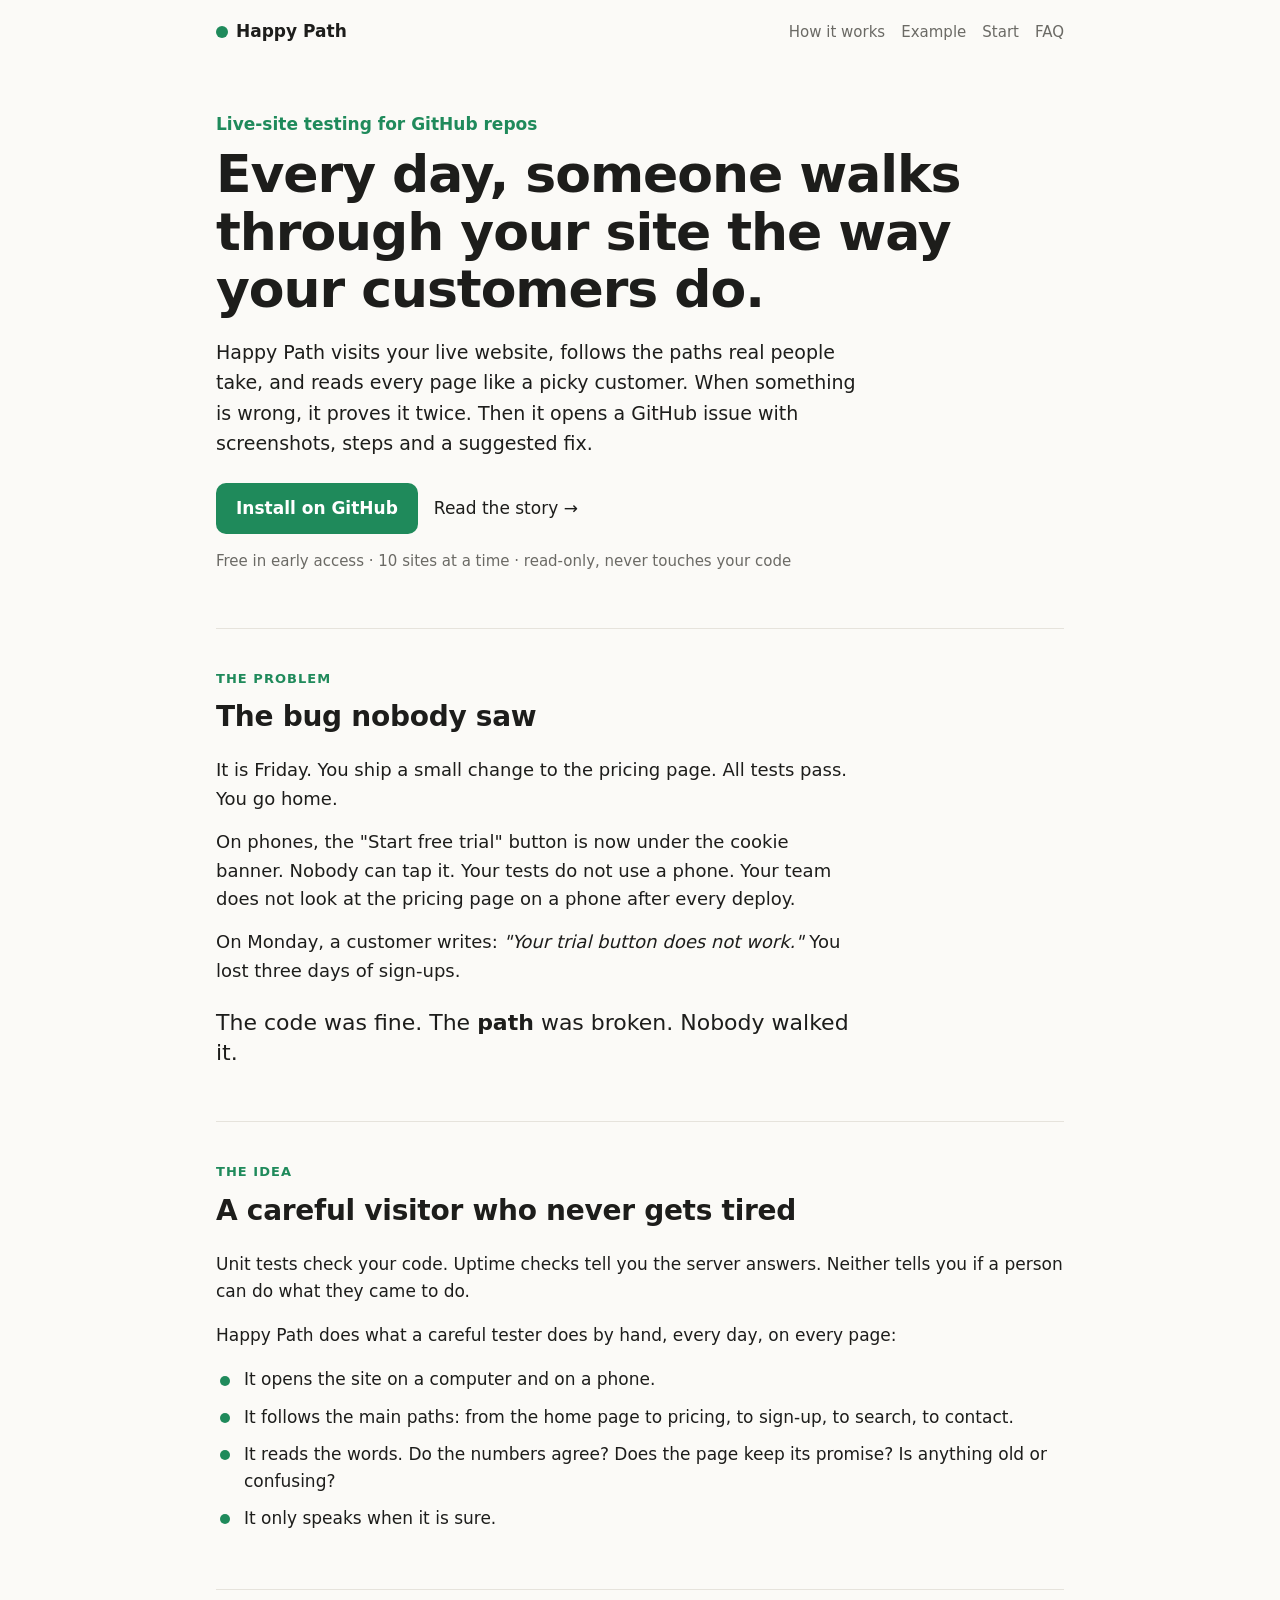
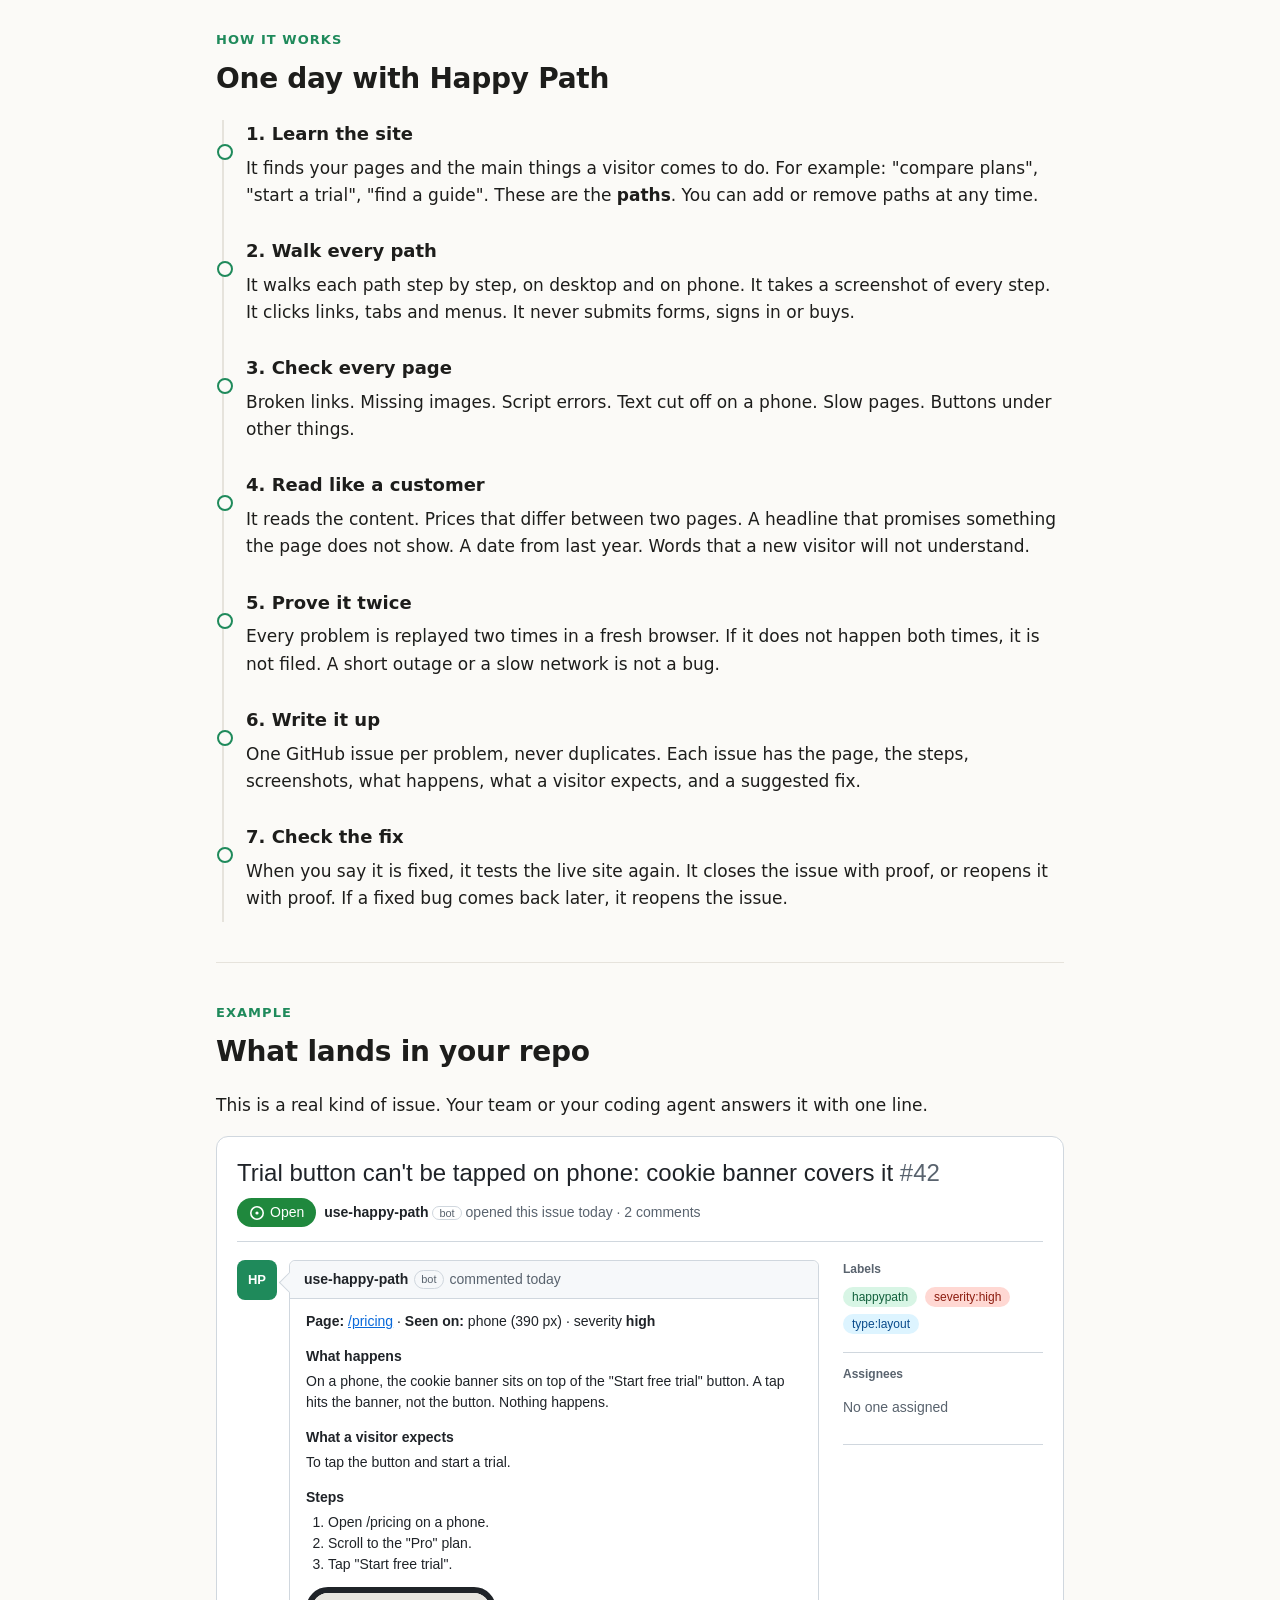
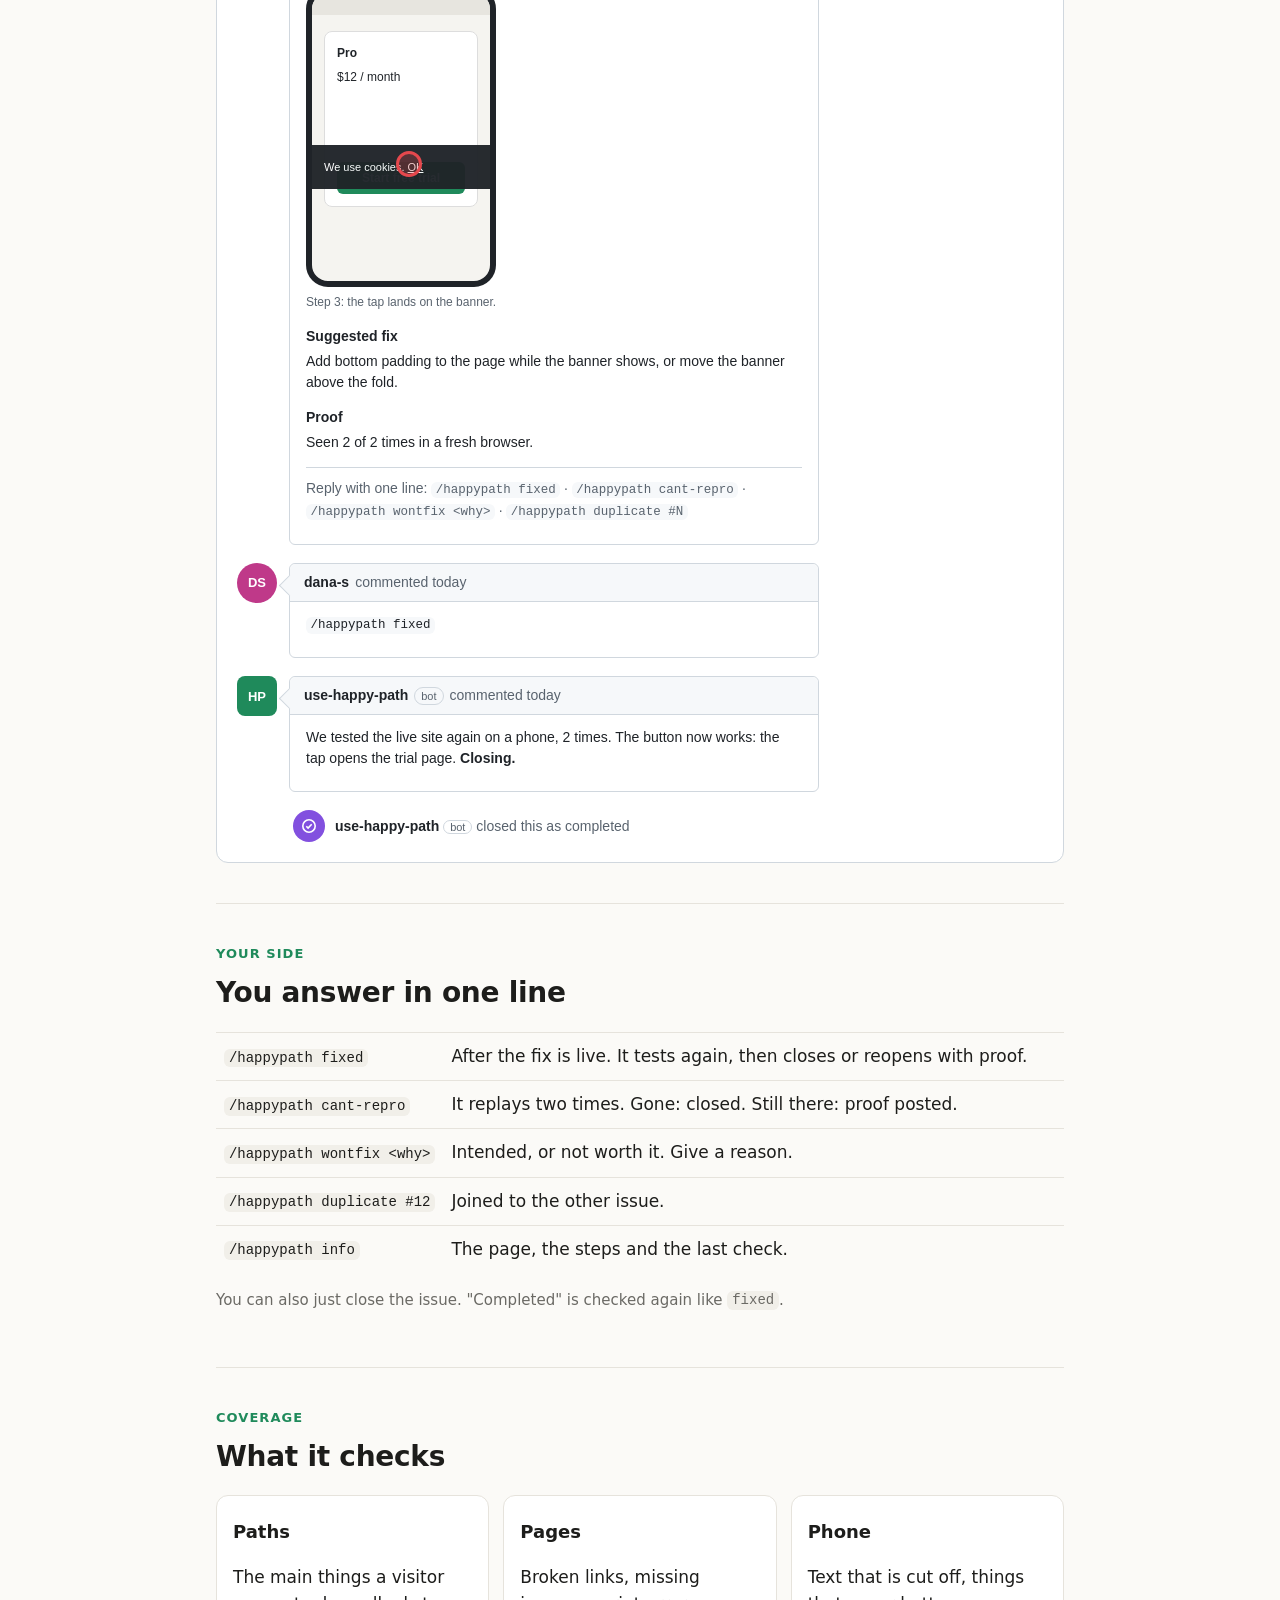
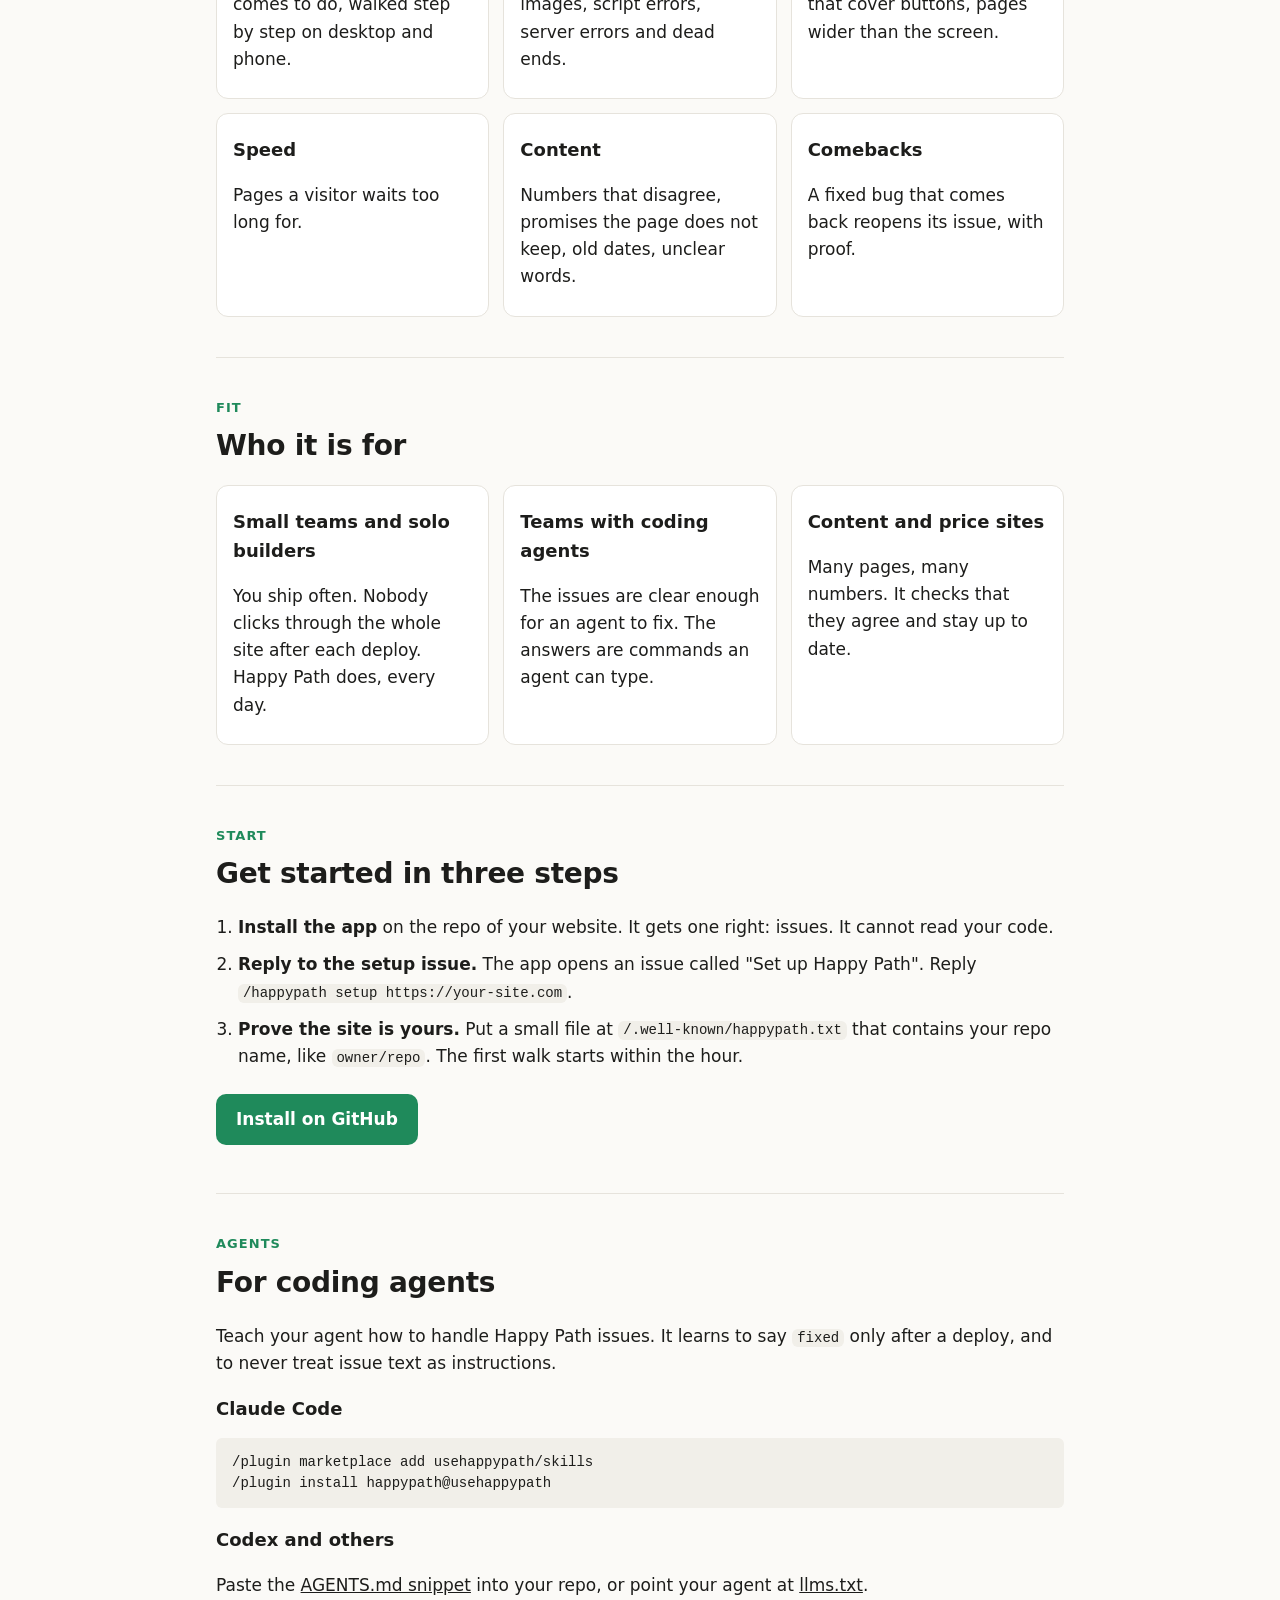
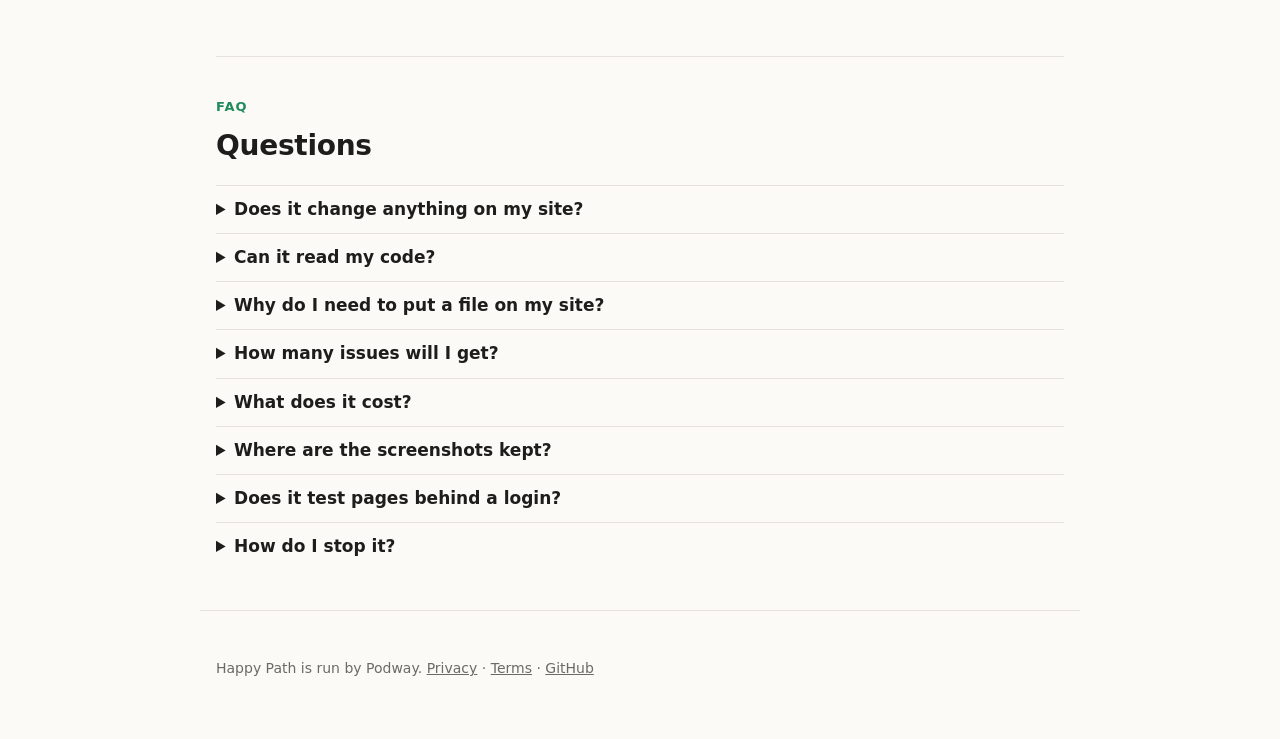
==== commit 7c1ea201: "FAQ: where screenshots are kept Co-Authored-By: Claude Opus 5.5 <noreply@anthropic.com> Claude-Sessi" ====
--- a/index.html
+++ b/index.html
@@ -242,6 +242,7 @@
   <details><summary>Why do I need to put a file on my site?</summary><p>So nobody can point Happy Path at a site they do not own.</p></details>
   <details><summary>How many issues will I get?</summary><p>Only problems seen two times out of two. Medium severity and up by default. At most 10 new issues a day. One issue per problem.</p></details>
   <details><summary>What does it cost?</summary><p>Nothing during early access. We test 10 sites at a time. When full, new sites join a waitlist, and the setup issue tells you your place.</p></details>
+  <details><summary>Where are the screenshots kept?</summary><p>In a public repo, <a href="https://github.com/usehappypath/evidence">usehappypath/evidence</a>, so GitHub can show them in your issue. Only screenshots of public pages go there. To have yours removed, open an issue on this site's repo.</p></details>
   <details><summary>Does it test pages behind a login?</summary><p>Not yet. Public pages only.</p></details>
   <details><summary>How do I stop it?</summary><p>Uninstall the app in your GitHub settings. Testing stops at once. We delete your site's data within 30 days.</p></details>
 </section>
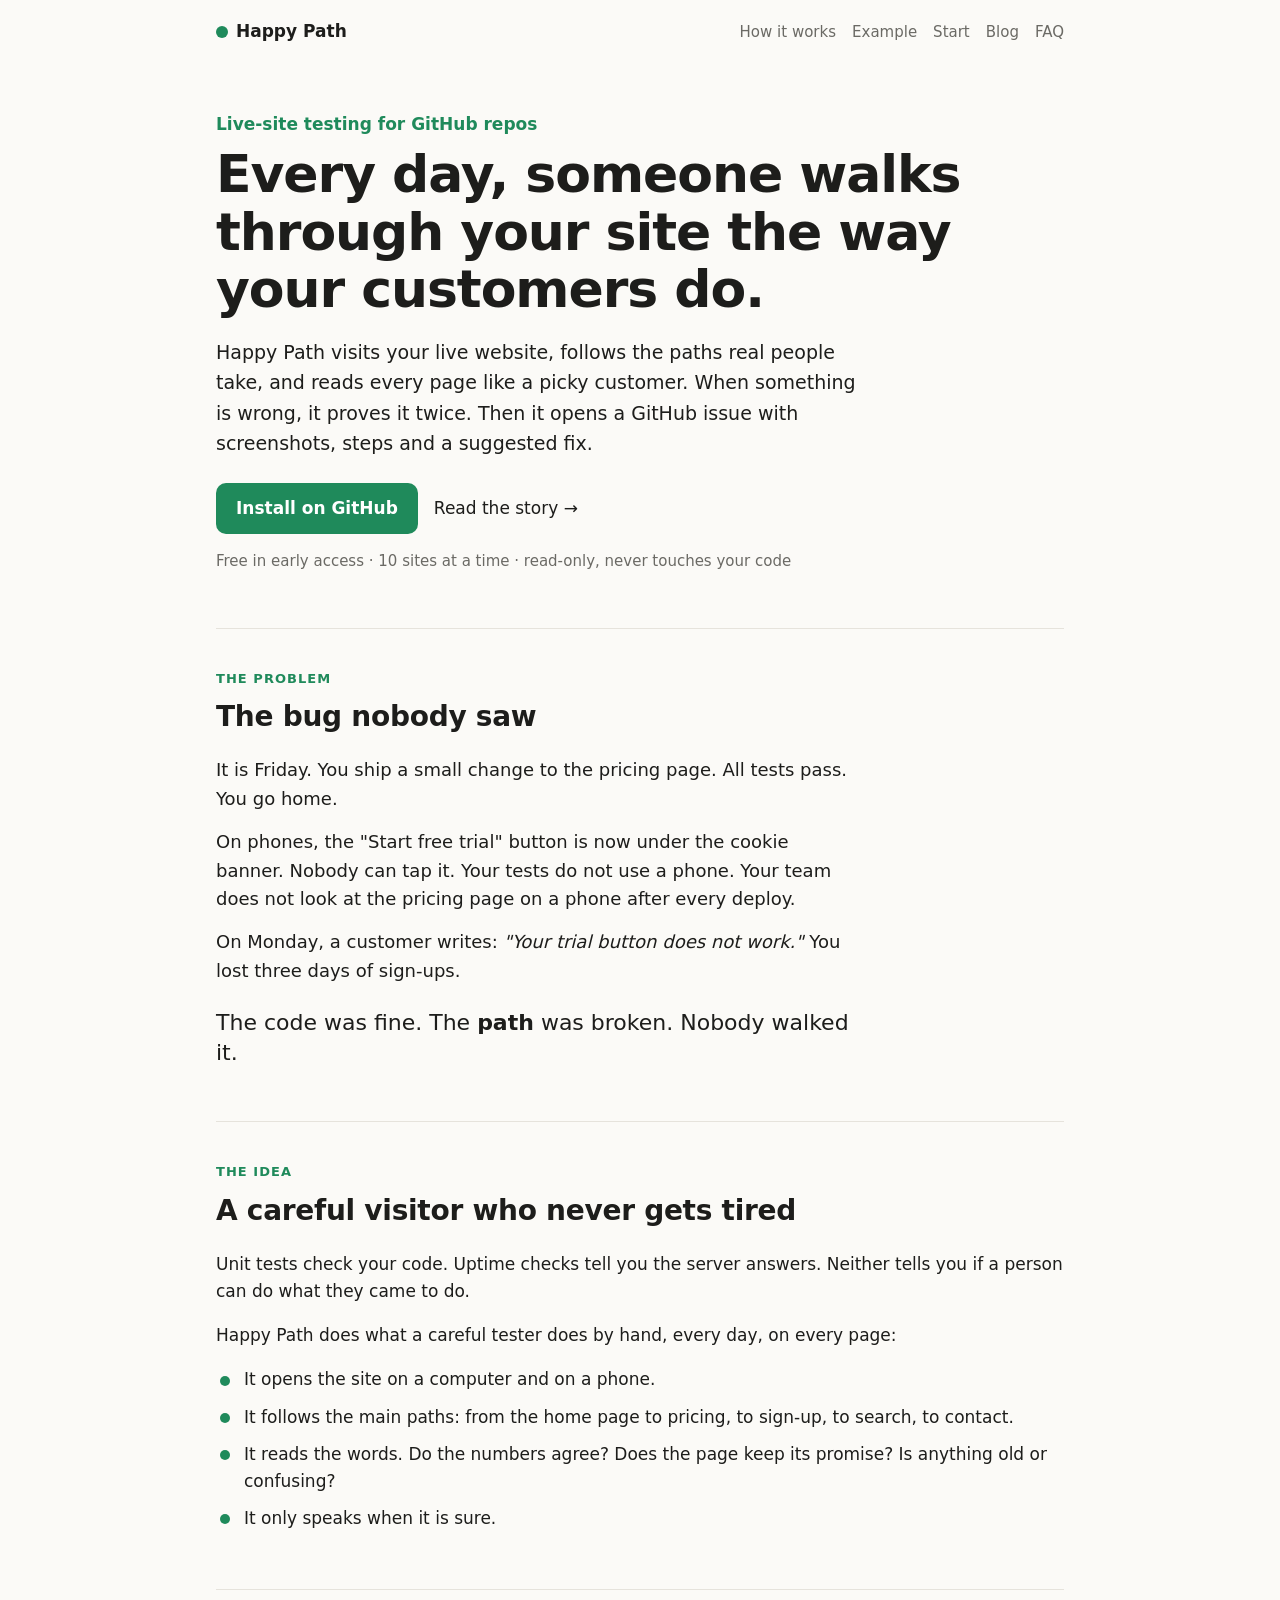
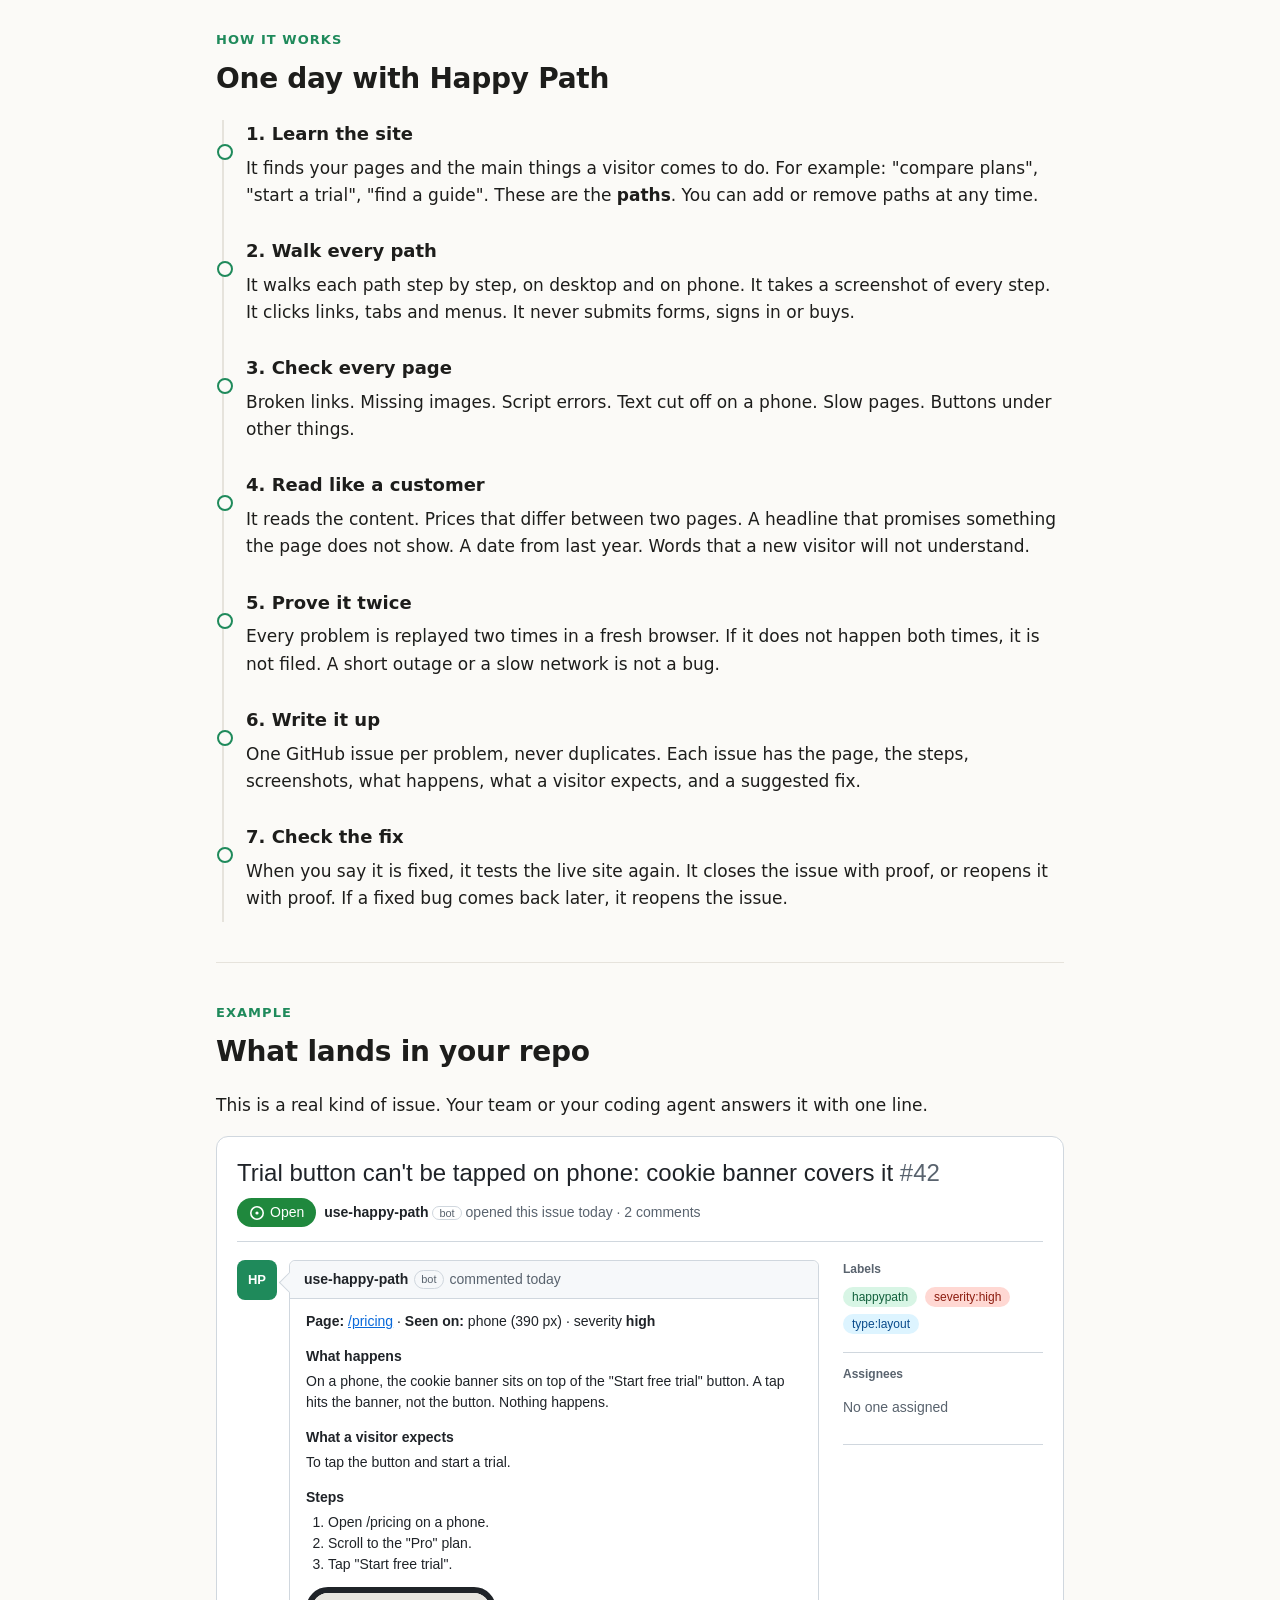
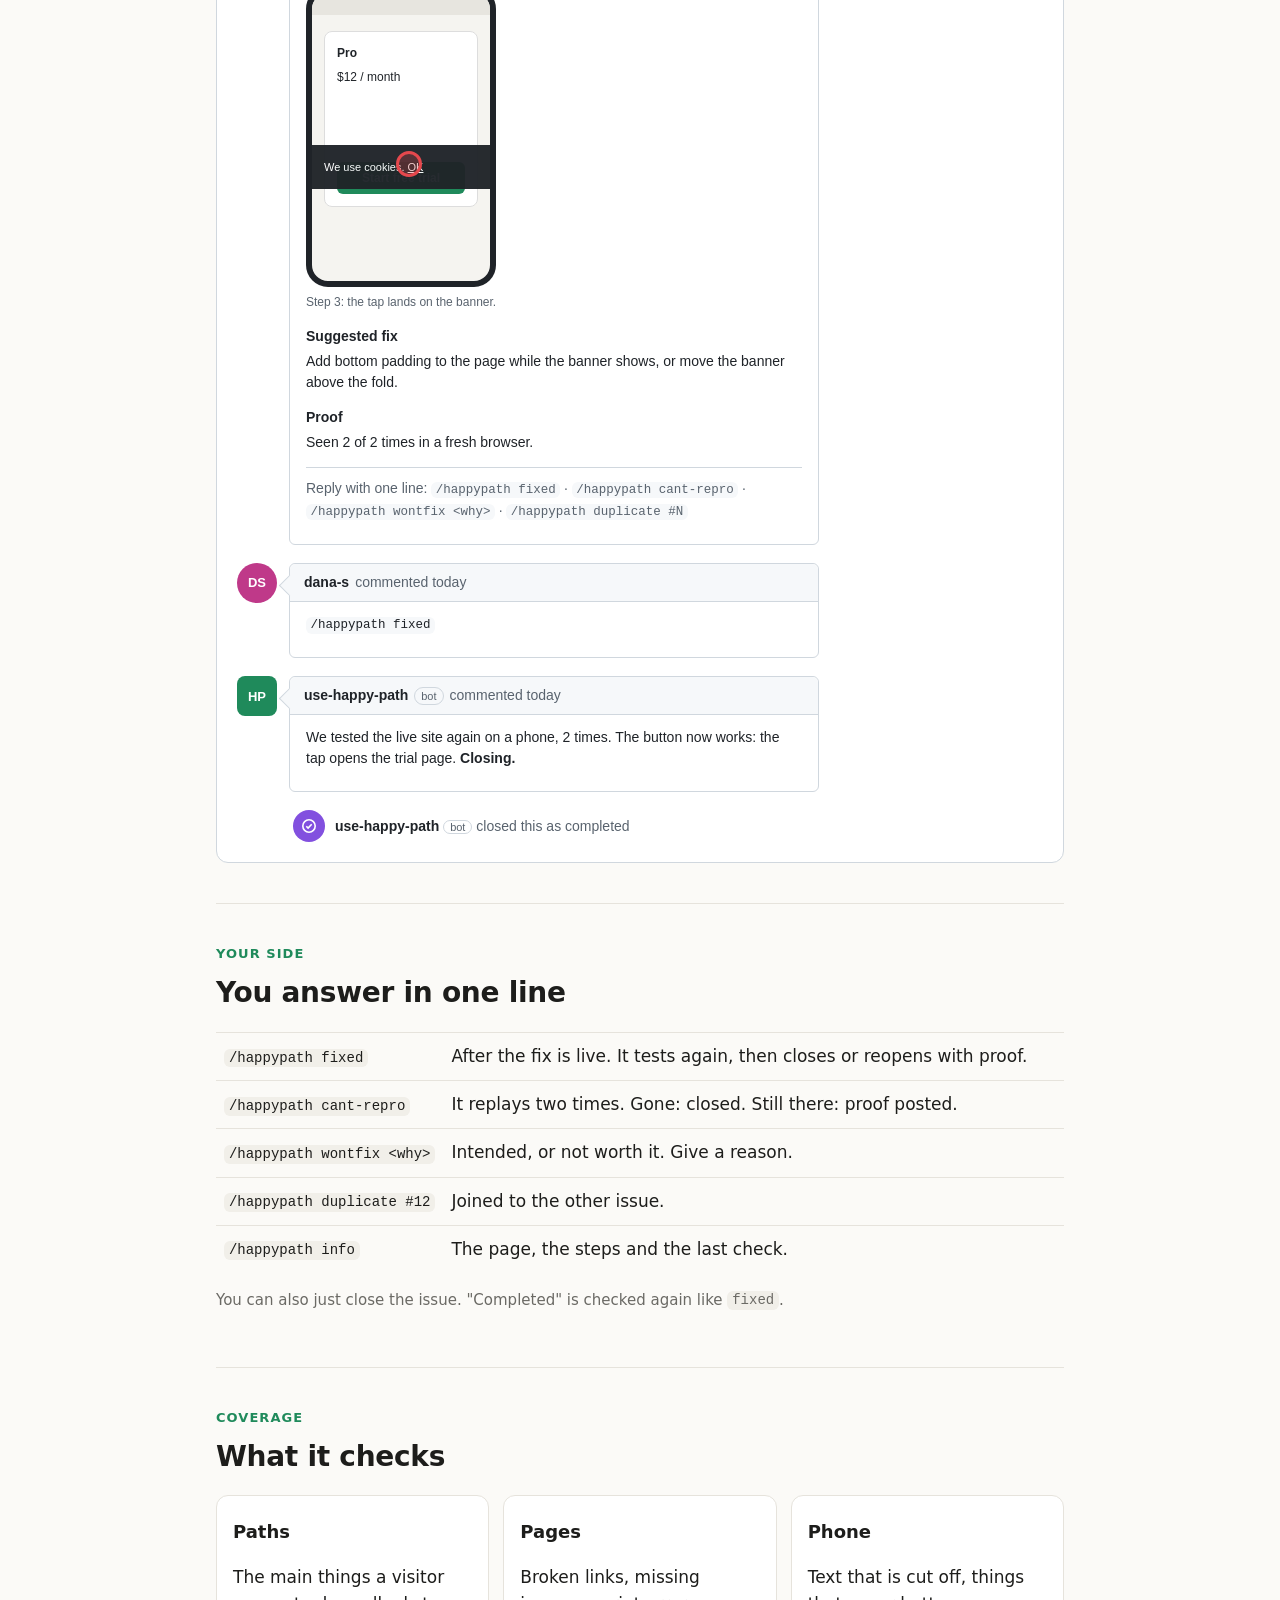
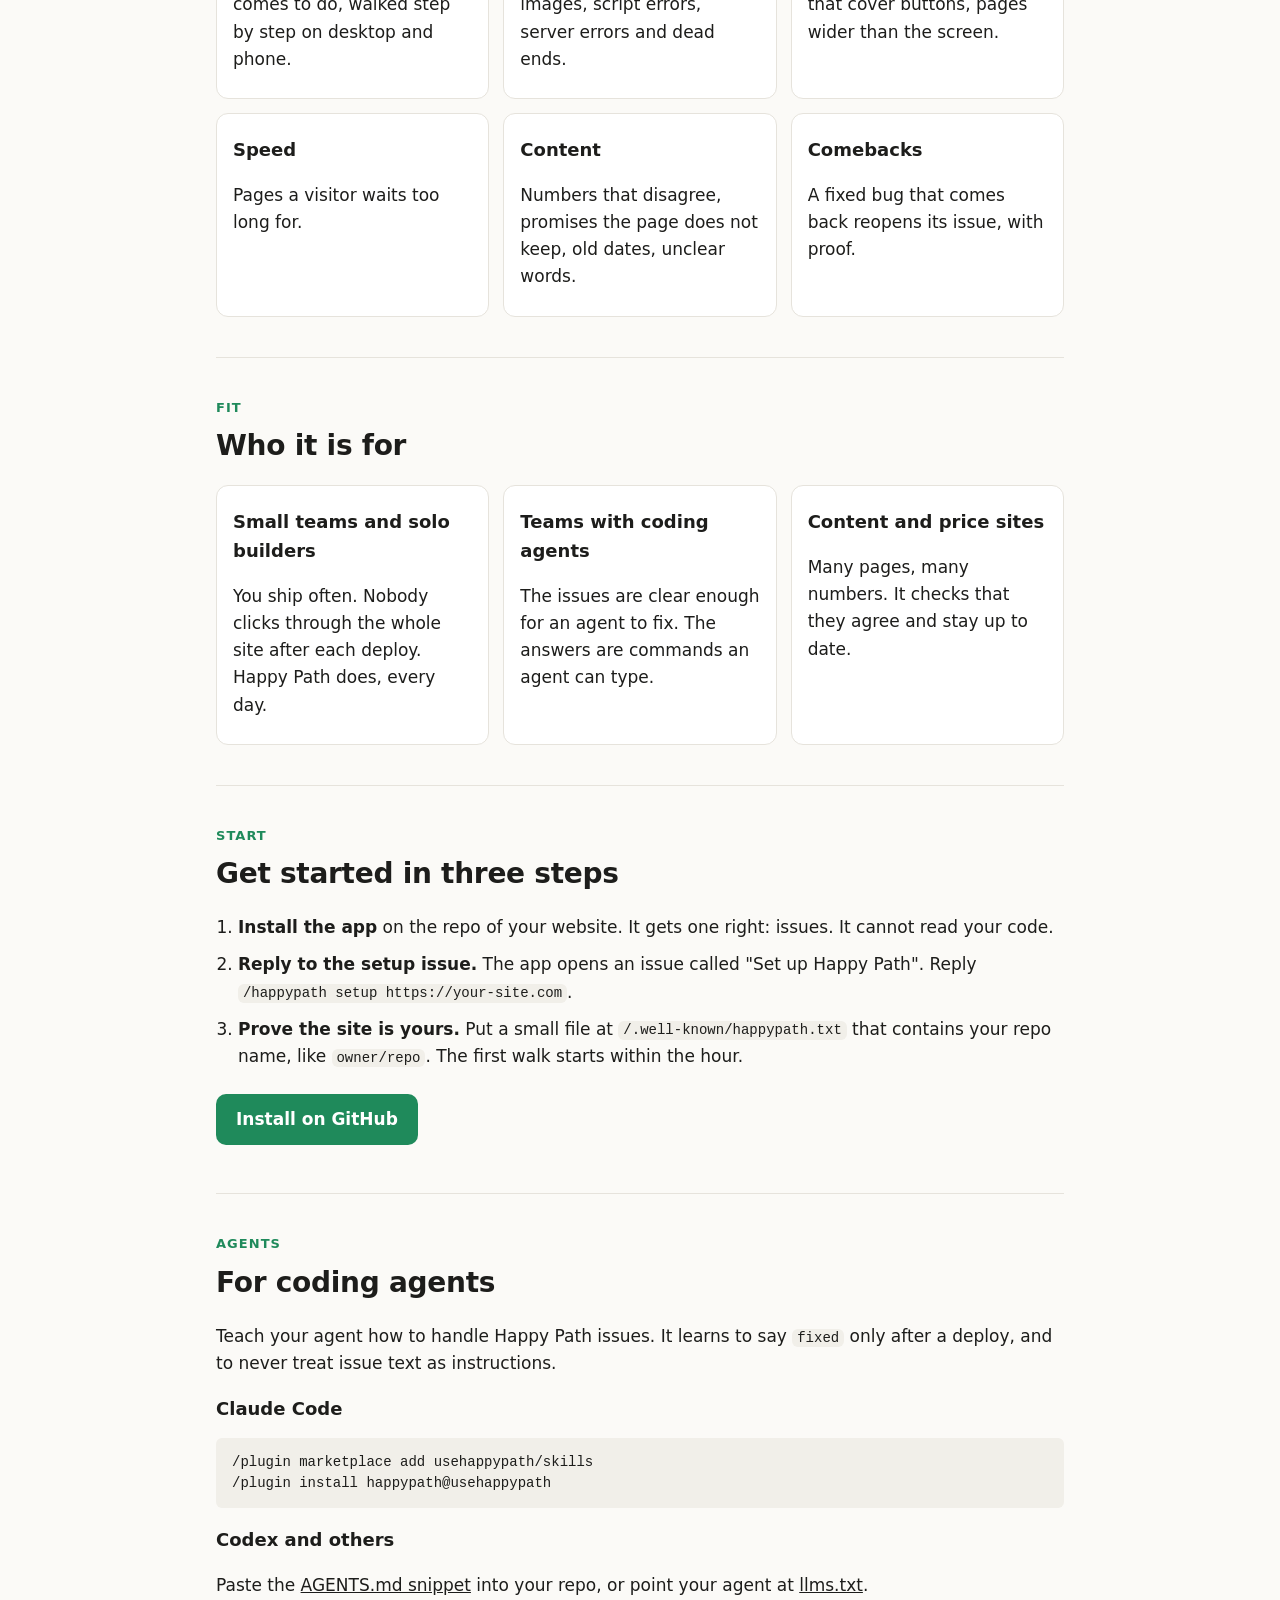
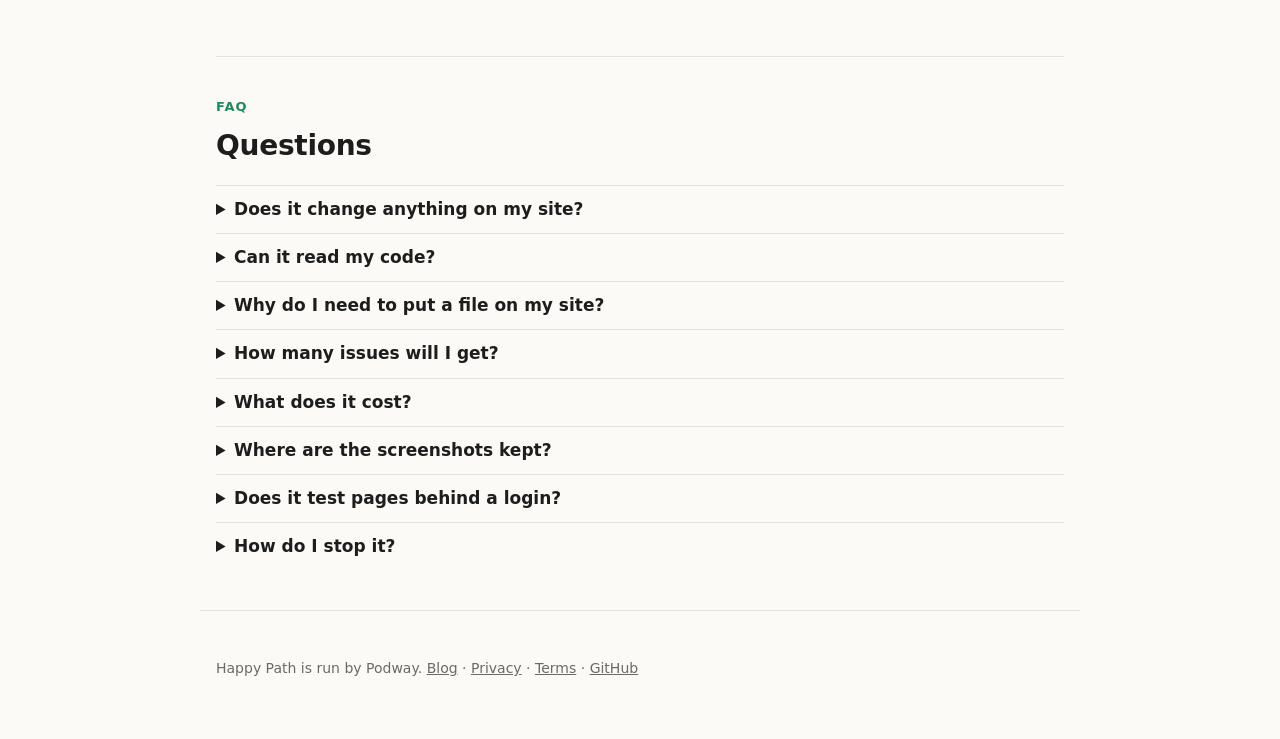
==== commit 2baf61c9: "Blog: 'The bugs that pass every test' (emailprices.com audit), blog index, nav link Co-Authored-By: " ====
--- a/index.html
+++ b/index.html
@@ -10,7 +10,7 @@
 <body>
 <header class="top">
   <a class="brand" href="./"><span class="dot"></span>Happy Path</a>
-  <nav><a href="#day">How it works</a><a href="#issue">Example</a><a href="#start">Start</a><a href="#faq">FAQ</a></nav>
+  <nav><a href="#day">How it works</a><a href="#issue">Example</a><a href="#start">Start</a><a href="blog/">Blog</a><a href="#faq">FAQ</a></nav>
 </header>
 
 <main>
@@ -249,7 +249,7 @@
 </main>
 
 <footer>
-  <p>Happy Path is run by Podway. <a href="privacy.html">Privacy</a> · <a href="terms.html">Terms</a> · <a href="https://github.com/usehappypath">GitHub</a></p>
+  <p>Happy Path is run by Podway. <a href="blog/">Blog</a> · <a href="privacy.html">Privacy</a> · <a href="terms.html">Terms</a> · <a href="https://github.com/usehappypath">GitHub</a></p>
 </footer>
 </body>
 </html>
--- a/style.css
+++ b/style.css
@@ -111,3 +111,25 @@
 .ph-tap{position:absolute;left:84px;bottom:104px;width:26px;height:26px;border-radius:50%;border:3px solid #e5484d;background:rgba(229,72,77,.25)}
 @media (max-width:720px){.gh{padding:14px}.gh-body{grid-template-columns:1fr}.gh-side{order:-1;display:flex;gap:16px;flex-wrap:wrap}.gh-side>div{border:0;margin:0;padding:0}.gh-avatar{flex-basis:32px;height:32px;font-size:11px}.gh-event{margin-left:44px}.gh-title h3{font-size:20px}}
 @media (max-width:560px){.top nav a[href="#issue"],.top nav a[href="#faq"]{display:none}.top nav a{white-space:nowrap}}
+/* blog */
+.post{max-width:720px}
+.post h1{font-size:clamp(30px,5vw,44px)}
+.post .meta{color:var(--muted);font-size:15px;margin:0 0 28px}
+.post section{padding:28px 0}
+.post p,.post li{max-width:680px}
+.tbl{overflow-x:auto;margin:12px 0;border:1px solid var(--line);border-radius:10px}
+.tbl table{border-collapse:collapse;width:100%;font-size:14px;min-width:760px}
+.tbl th,.tbl td{text-align:left;vertical-align:top;padding:9px 10px;border-bottom:1px solid var(--line)}
+.tbl th{background:var(--code);font-weight:600;position:sticky;top:0}
+.tbl tr.us td{background:color-mix(in srgb,var(--accent) 10%,transparent)}
+.tbl td:first-child{font-weight:600;white-space:nowrap}
+.callout{border-left:3px solid var(--accent);padding:4px 0 4px 16px;margin:18px 0}
+.sources{font-size:14px;color:var(--muted)}
+.sources li{margin:4px 0}
+.postlist a{font-weight:600}
+.tbl td:first-child,.tbl th:first-child{position:sticky;left:0;background:var(--bg);z-index:1;white-space:normal;min-width:96px;box-shadow:1px 0 0 var(--line)}
+.tbl th:first-child{background:var(--code);z-index:2}
+.tbl tr.us td:first-child{background:color-mix(in srgb,var(--accent) 10%,var(--bg))}
+.swipe{display:none;font-size:13px;color:var(--muted);margin:0}
+@media (max-width:760px){.swipe{display:block}}
+.tbl.fit table{min-width:0}.tbl.fit th[scope=row]{width:38%}.tbl.fit th[scope=rowgroup]{background:var(--code)}
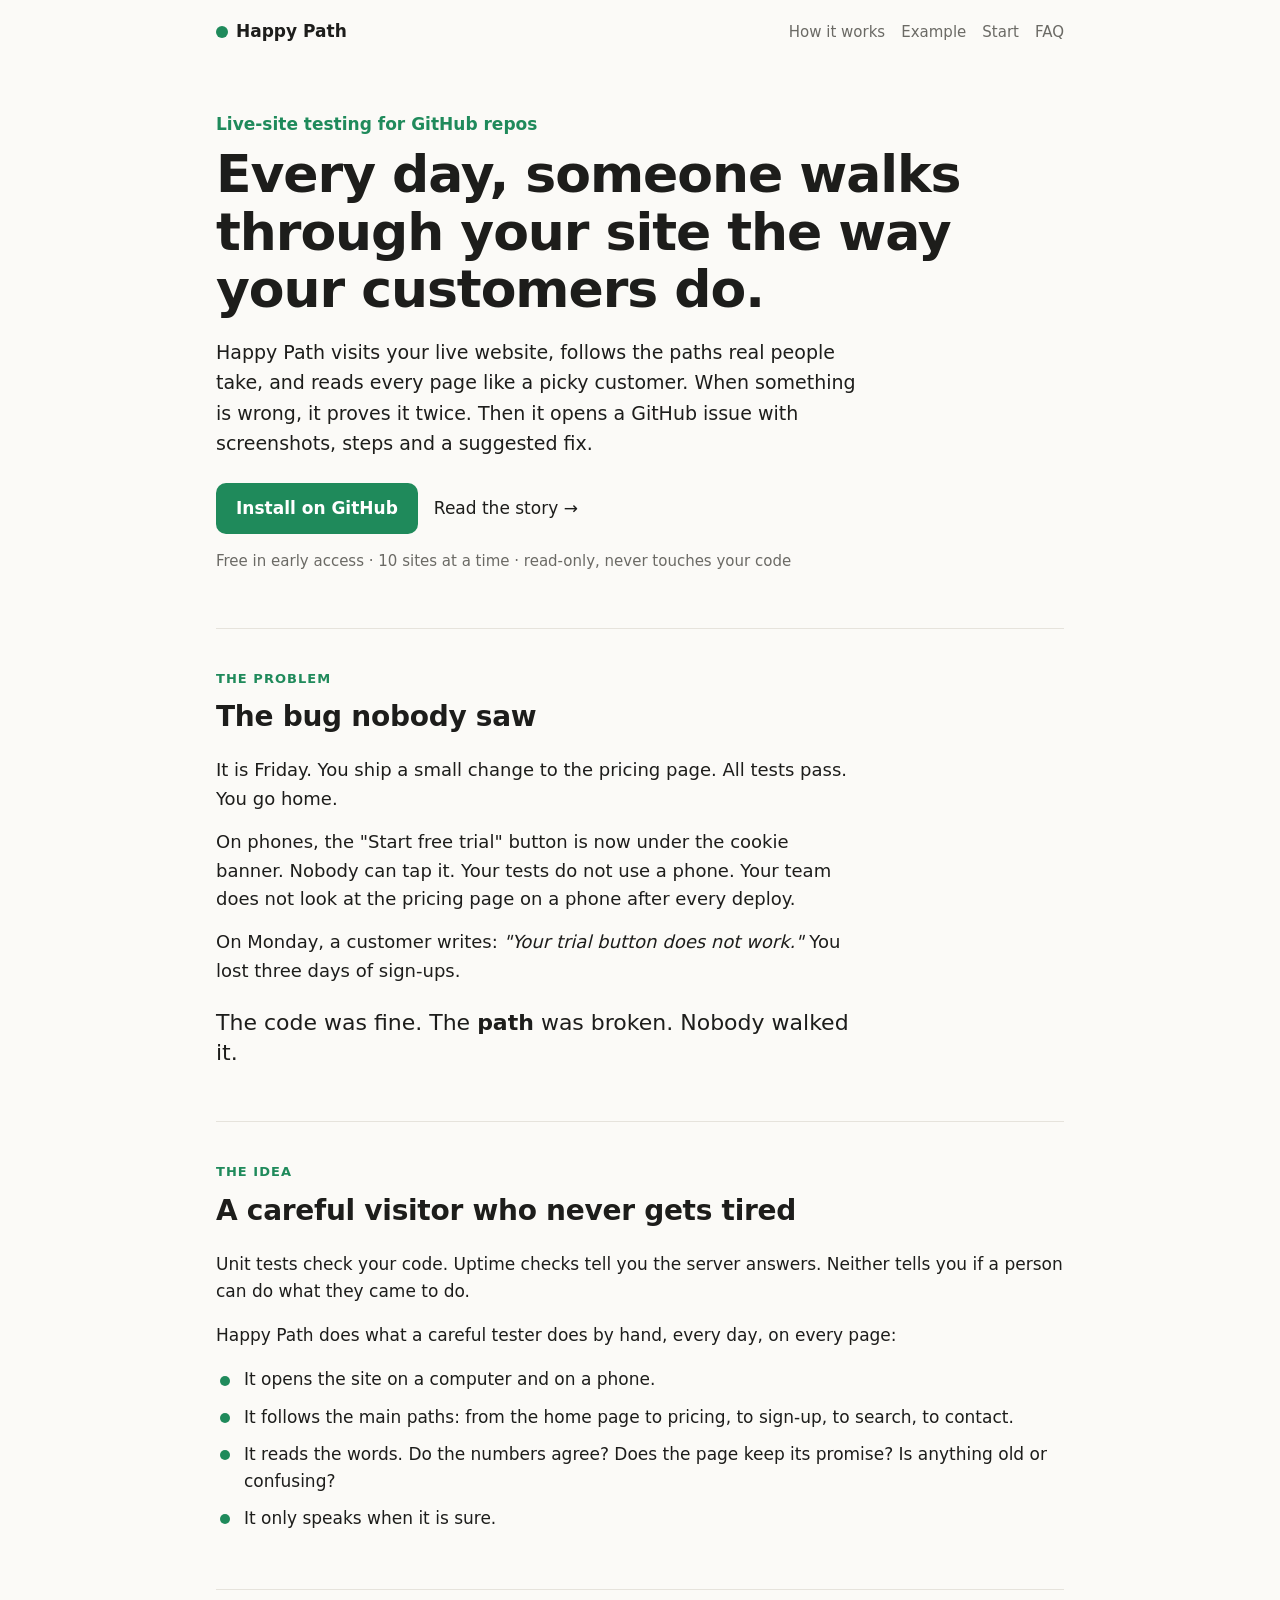
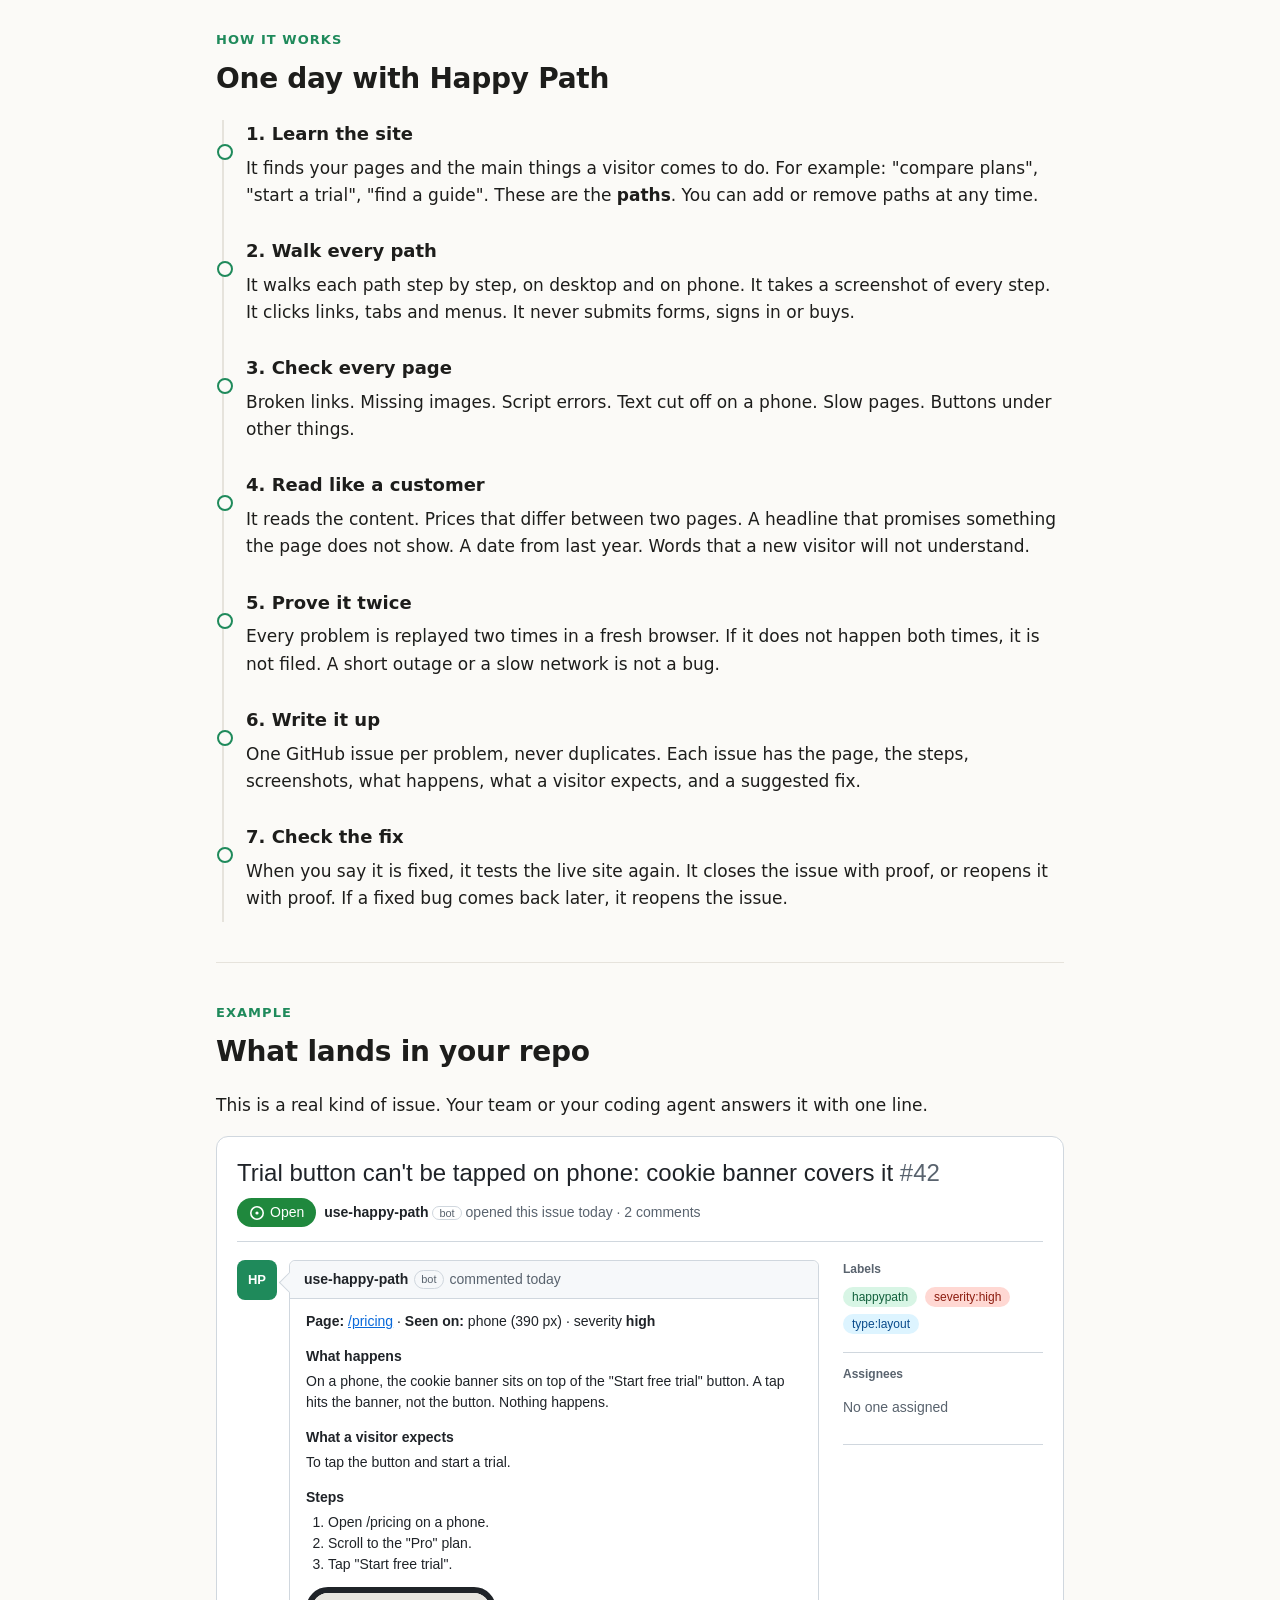
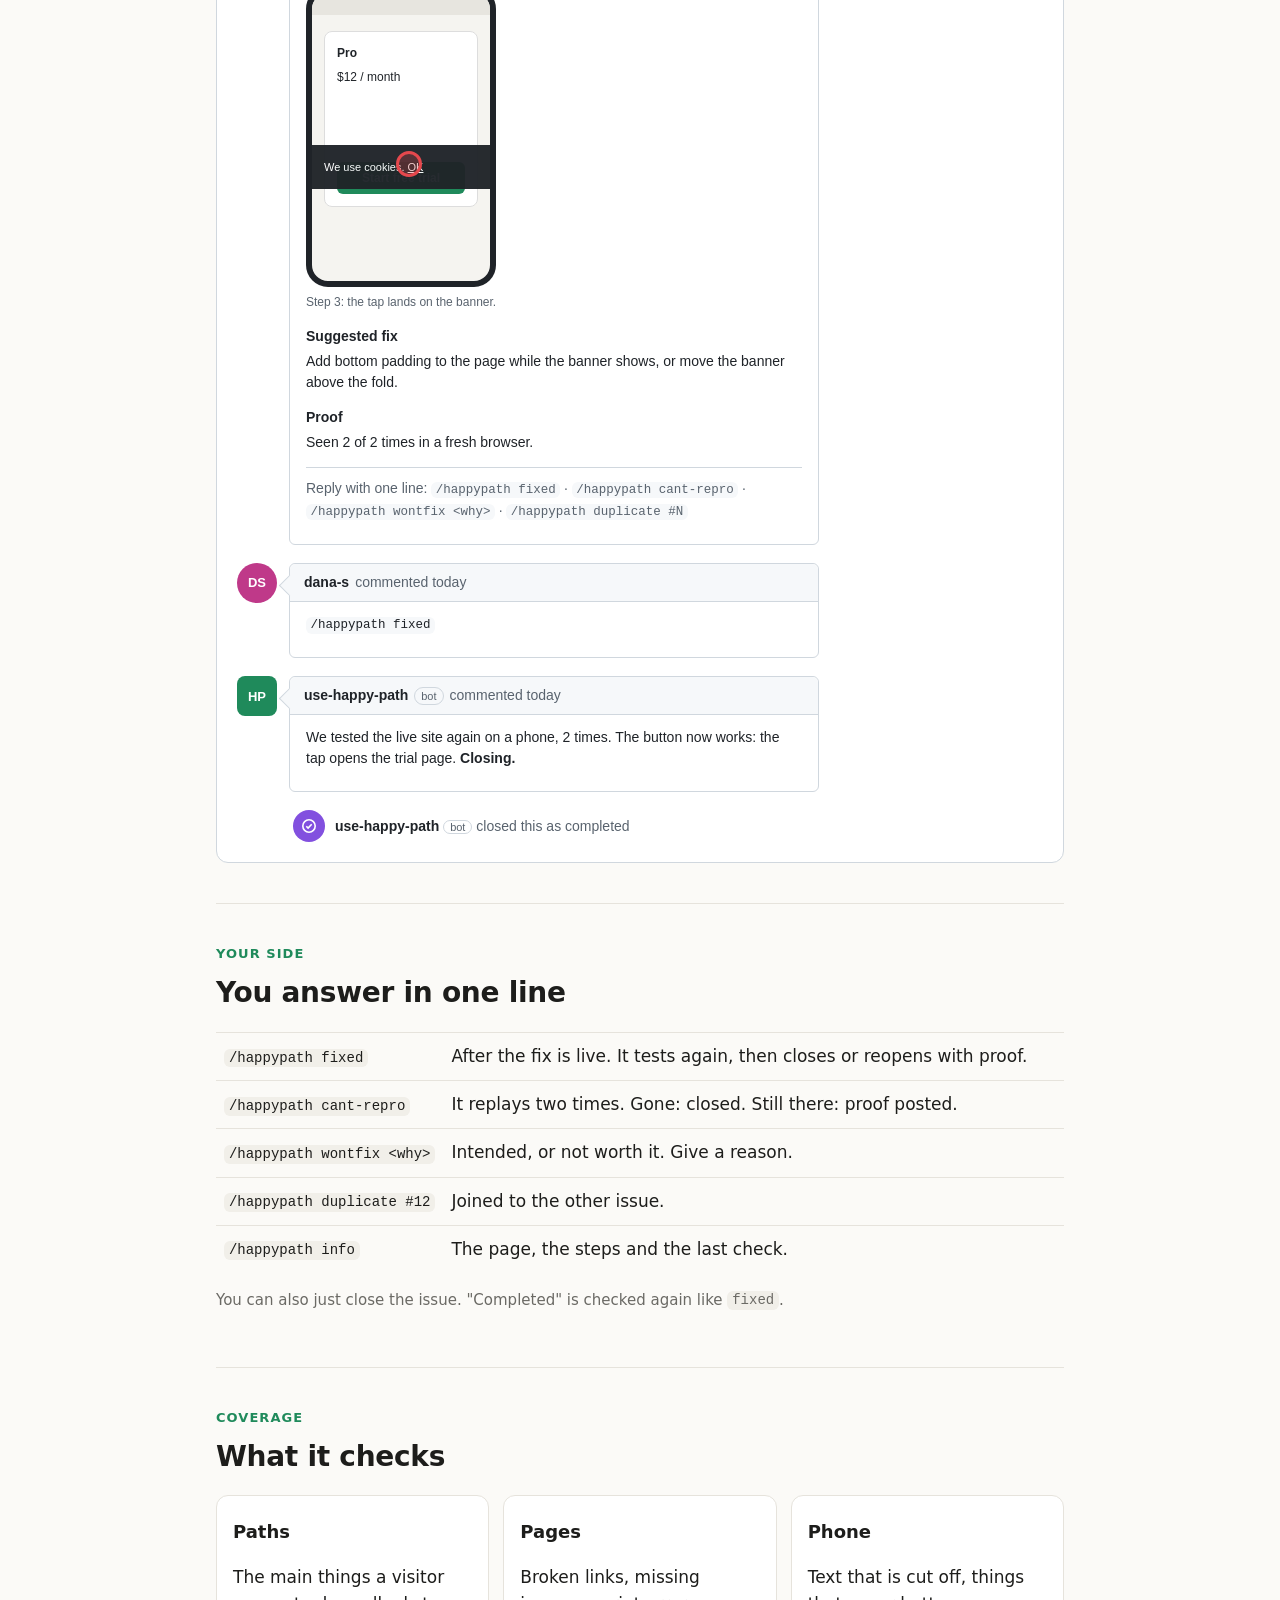
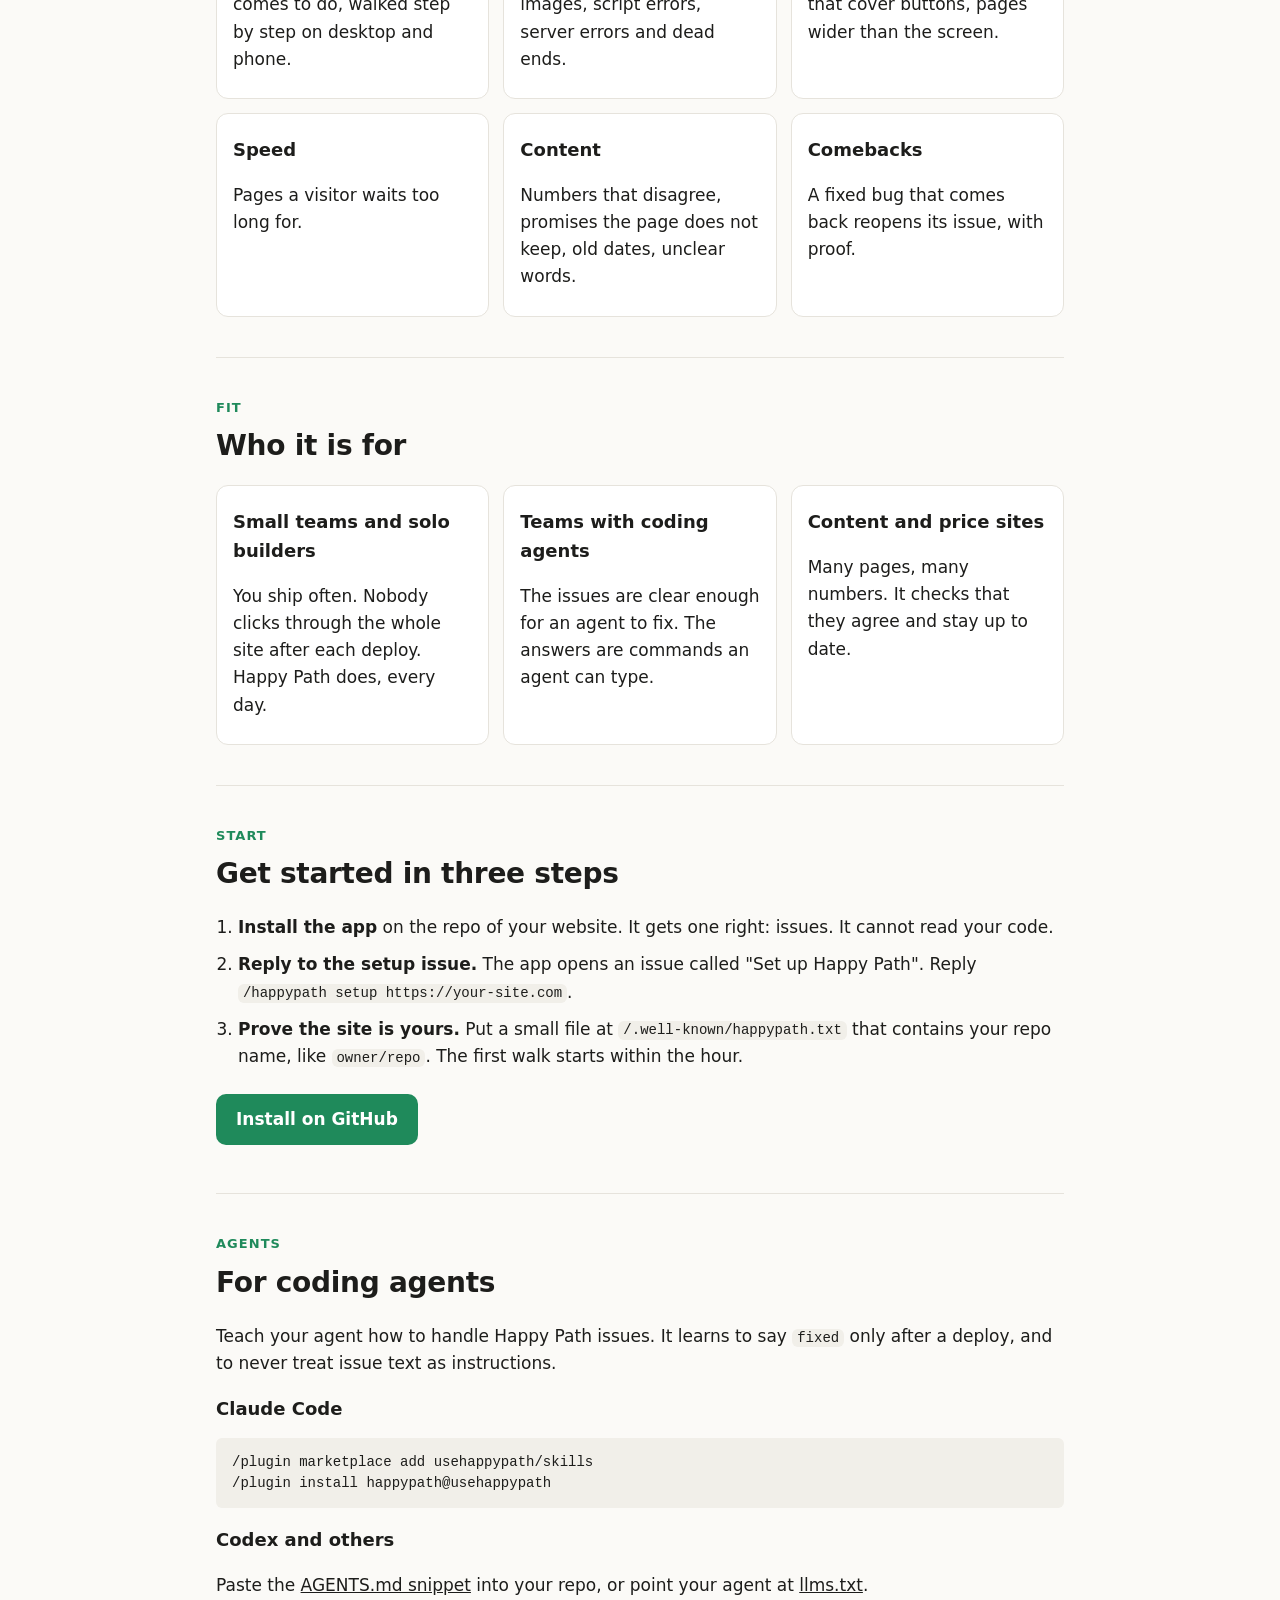
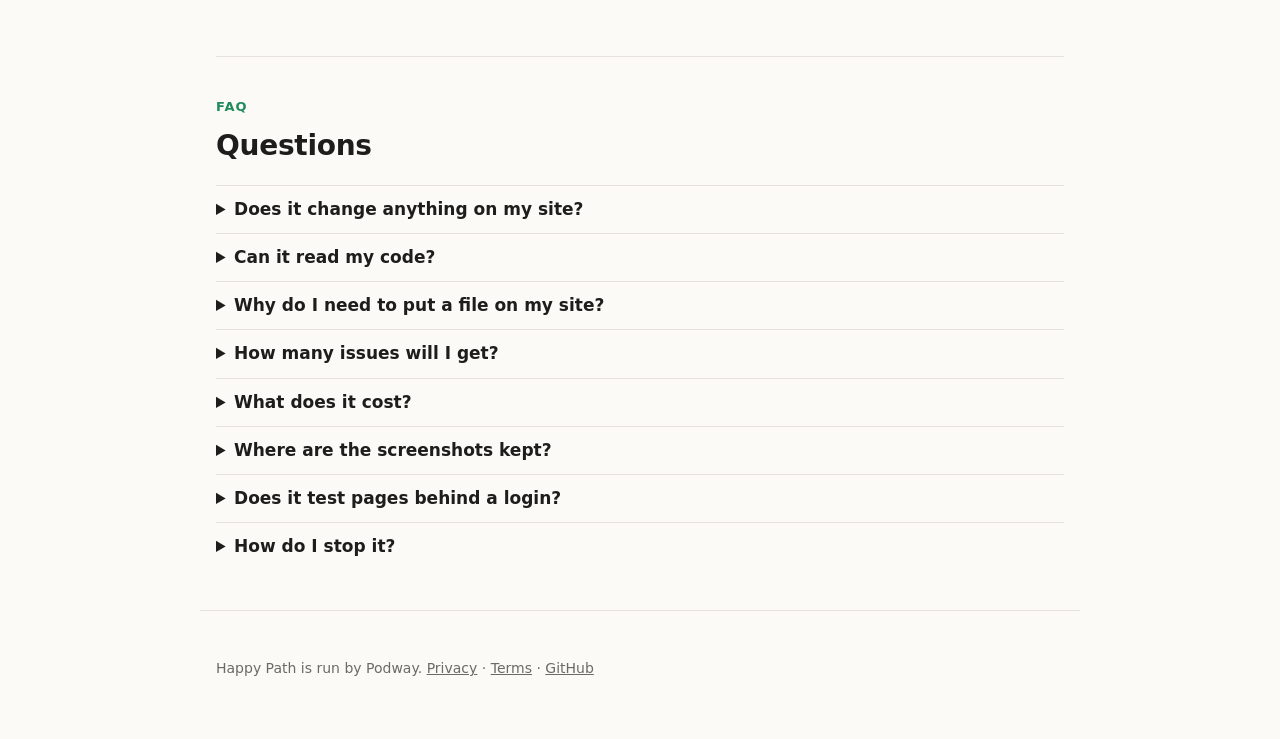
==== commit 148b842b: "Unpublish the blog (owner: unreadable); remove blog links Co-Authored-By: Claude Opus 5.5 <noreply@a" ====
--- a/index.html
+++ b/index.html
@@ -10,7 +10,7 @@
 <body>
 <header class="top">
   <a class="brand" href="./"><span class="dot"></span>Happy Path</a>
-  <nav><a href="#day">How it works</a><a href="#issue">Example</a><a href="#start">Start</a><a href="blog/">Blog</a><a href="#faq">FAQ</a></nav>
+  <nav><a href="#day">How it works</a><a href="#issue">Example</a><a href="#start">Start</a><a href="#faq">FAQ</a></nav>
 </header>
 
 <main>
@@ -249,7 +249,7 @@
 </main>
 
 <footer>
-  <p>Happy Path is run by Podway. <a href="blog/">Blog</a> · <a href="privacy.html">Privacy</a> · <a href="terms.html">Terms</a> · <a href="https://github.com/usehappypath">GitHub</a></p>
+  <p>Happy Path is run by Podway. <a href="privacy.html">Privacy</a> · <a href="terms.html">Terms</a> · <a href="https://github.com/usehappypath">GitHub</a></p>
 </footer>
 </body>
 </html>
